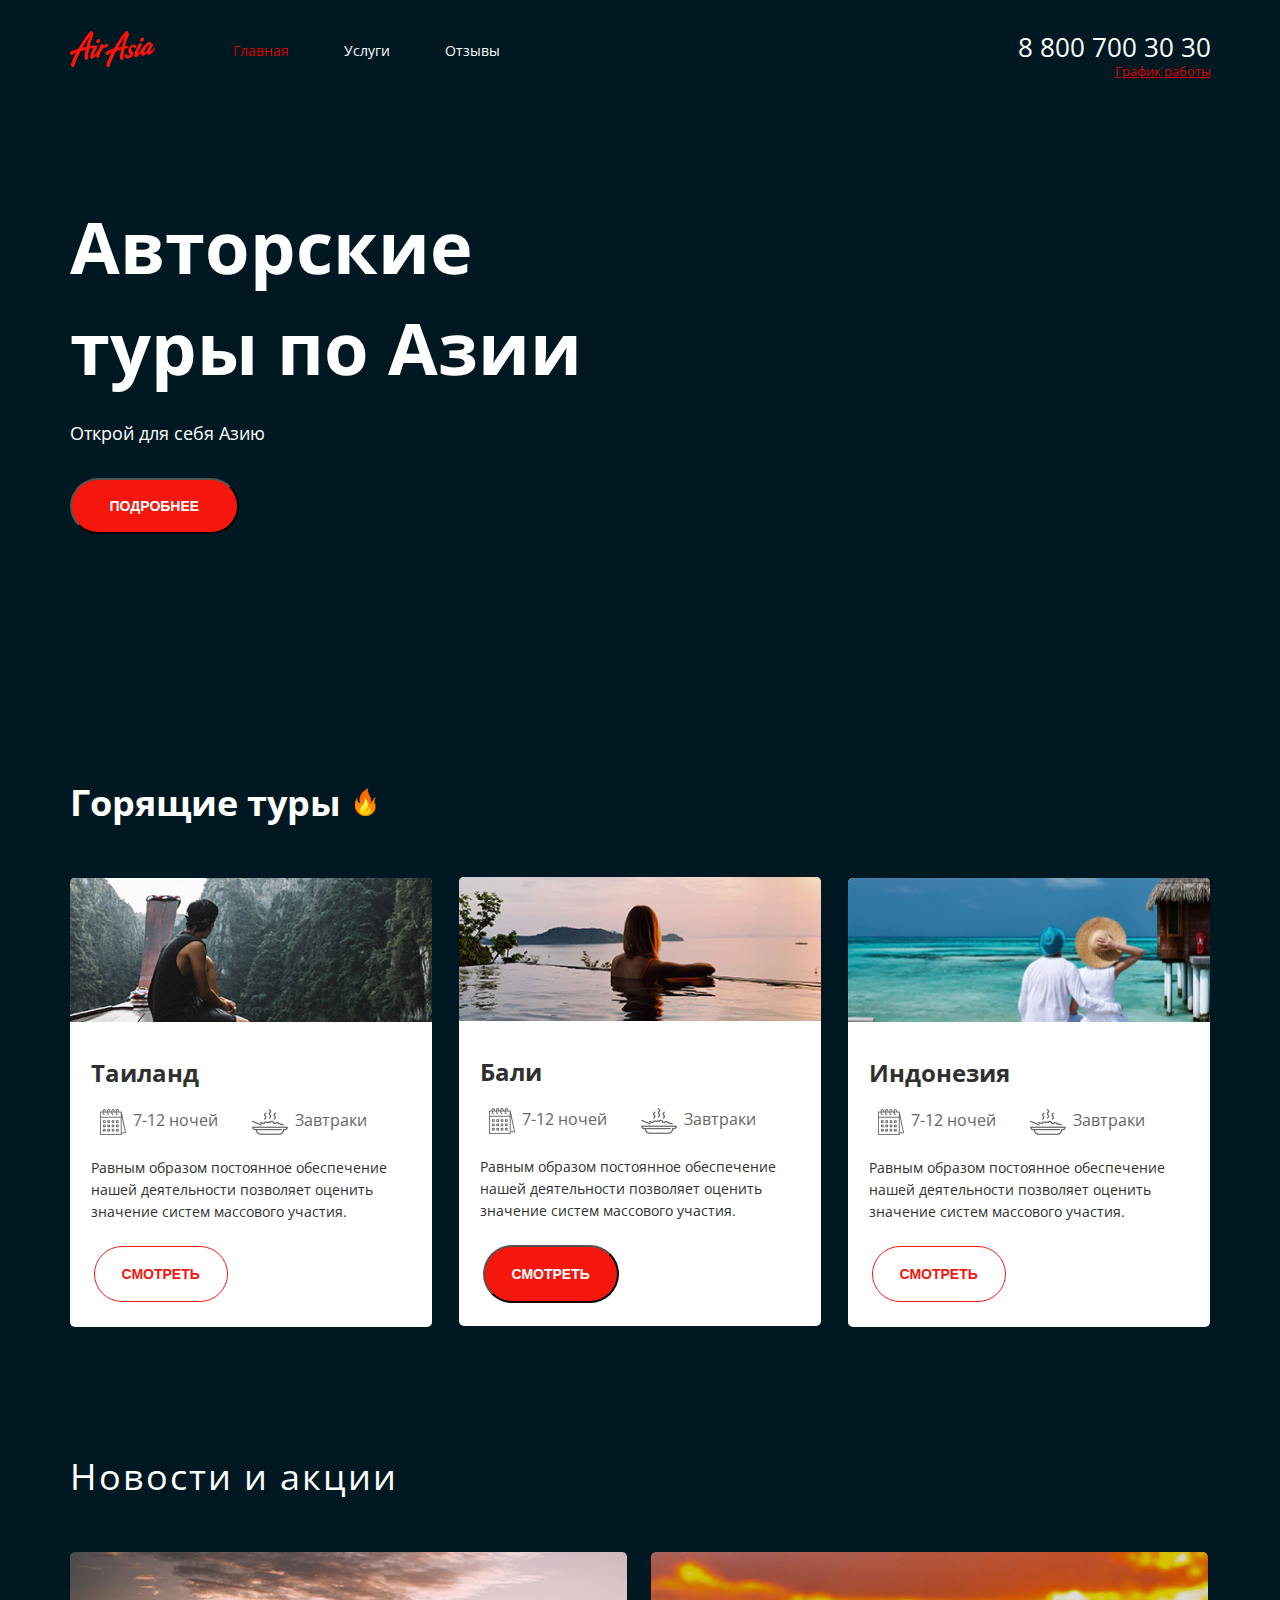
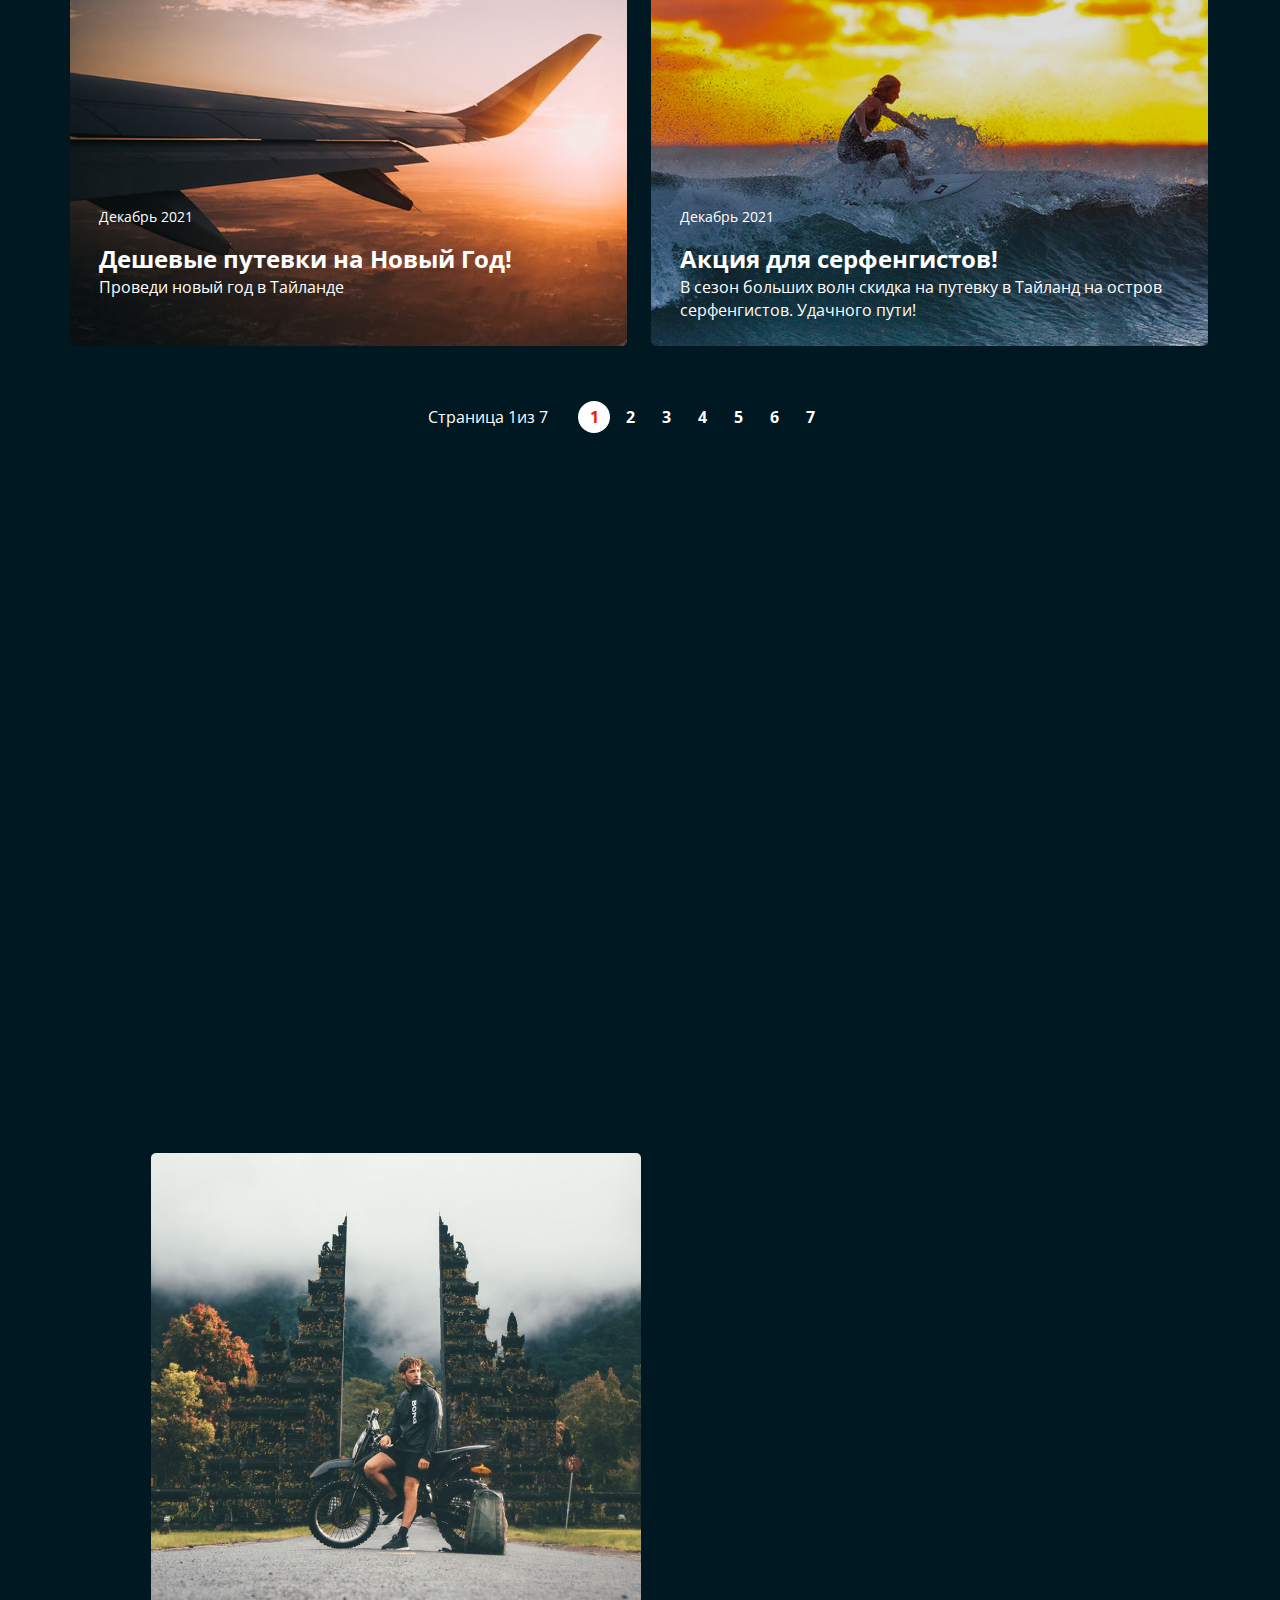
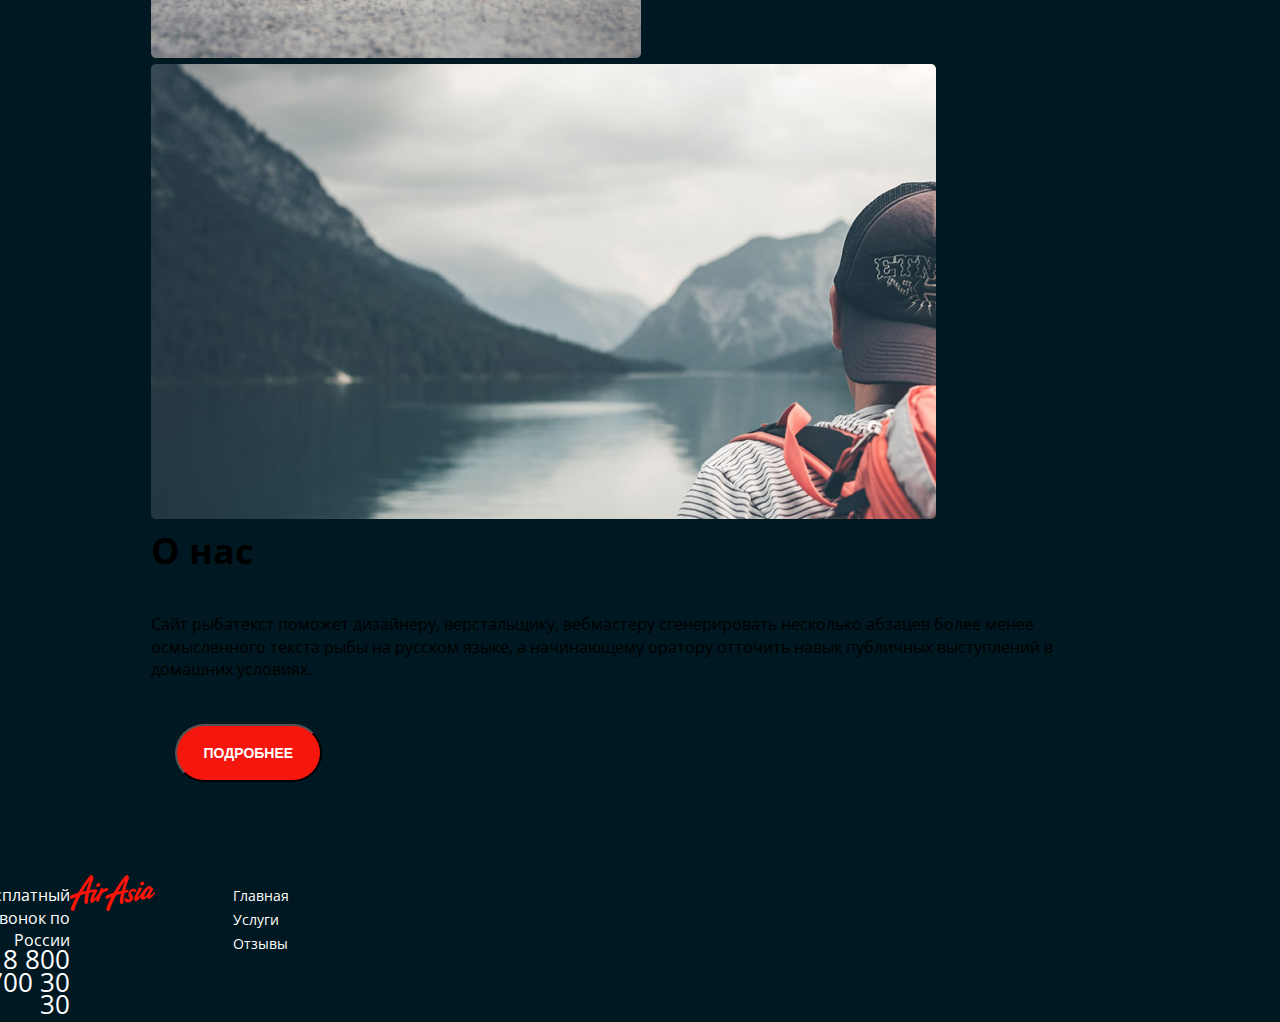
==== index.html @ a7a962ea "Add files via upload" ====
<!DOCTYPE html>
<html lang="ru">
<head>
    <meta charset="UTF-8">
    <meta http-equiv="X-UA-Compatible" content="IE=edge">
    <meta name="viewport" content="width=device-width, initial-scale=1.0">
    <title>Air-Asia</title>
    <link rel="preconnect" href="https://fonts.googleapis.com">
    <link rel="preconnect" href="https://fonts.gstatic.com" crossorigin>
    <link href="https://fonts.googleapis.com/css2?family=Open+Sans:wght@400;600;700&display=swap" rel="stylesheet">
    <link rel="stylesheet" href="style.css">
</head>
<body>
    <div class="wrapper">
        <div class="container">
            <header class="header">
                <div class="logo">
                    <a href="/" class="logo__link">
                        <img src="./img/logo.png" alt="Logo Icon" class="logo__img">
                    </a>
                </div>
                <nav class="menu">
                    <ul class="menu__list">
                        <li class="menu__item menu__item--active"><a href="#" class="menu__link">Главная</a>
                        </li>
                        <li class="menu__item"><a href="#" class="menu__link">Услуги</a>
                        </li>
                        <li class="menu__item"><a href="#" class="menu__link">Отзывы</a>
                        </li>

                    </ul>
                </nav>
                <address class="contacts">
                    <a href="tel:+78007003030" class="contacts__tel">8 800 700 30 30</a>
                    <div class="contacts__schedule">График работы</div>
                </address>
            </header>
            <main class="main">
                <div class="preview">
                    <h2 class="preview__title">Авторские туры по Азии</h2>
                    <p class="preview__text">Открой для себя Азию</p>
                    <button class="preview__button button button--width">Подробнее</button>
                </div>
                <div class="features">
                    <div class="features__properties">
                        <h3 class="features__title">Горящие туры</h3>
                        <img src="./img/flame.png" alt="flame icon" class="features__icon">
                    </div>
                    <ul class="features__list">
                        <li class="features__item">
                            <div class="features__img">
                                <img src="./img/river.png" alt="thailand" class="features__img-thailand">
                            </div>
                            <div class="features__content">
                                <h4 class="features__subtitle">Таиланд</h4>
                                <div class="features__desc">
                                    <div class="features__desc-block">
                                        <div class="features__desc-icon">
                                            <img src="./img/calendar.png" alt="Calendar" class="features__desc-calendar">
                                        </div>
                                        <div class="features__desc-time">7-12 ночей</div>
                                    </div>
                                    <div class="features__desc-block">
                                        <div class="features__desc-icon">
                                            <img src="./img/meal.png" alt="Meal" class="features__desc-meal">
                                        </div>
                                        <div class="features__desc-meal">Завтраки</div>
                                    </div>
                                </div>
                                <div class="features__text">Равным образом постоянное обеспечение нашей
                                    деятельности позволяет оценить значение систем массового участия.
                                </div>
                            </div>
                            <button class="features__button button button--color">Смотреть</button>
                        </li>
                        <li class="features__item">
                            <div class="features__img">
                                <img src="./img/pool.png" alt="bali" class="features__img-bali">
                            </div>
                            <div class="features__content">
                                <h4 class="features__subtitle">Бали</h4>
                                <div class="features__desc">
                                    <div class="features__desc-block">
                                        <div class="features__desc-icon">
                                            <img src="./img/calendar.png" alt="Calendar" class="features__desc-calendar">
                                        </div>
                                        <div class="features__desc-time">7-12 ночей</div>
                                    </div>
                                    <div class="features__desc-block">
                                        <div class="features__desc-icon">
                                            <img src="./img/meal.png" alt="Meal" class="features__desc-meal">
                                        </div>
                                        <div class="features__desc-meal">Завтраки</div>
                                    </div>
                                </div>
                                <div class="features__text">Равным образом постоянное обеспечение нашей
                                    деятельности позволяет оценить значение систем массового участия.
                                </div>
                            </div>
                            <button class="features__button button">Смотреть</button>
                        </li>
                        <li class="features__item">
                            <div class="features__img">
                                <img src="./img/ocean.png" alt="indonesia" class="features__img-indonesia">
                            </div>
                            <div class="features__content">
                                <h4 class="features__subtitle">Индонезия</h4>
                                <div class="features__desc">
                                    <div class="features__desc-block">
                                        <div class="features__desc-icon">
                                            <img src="./img/calendar.png" alt="Calendar" class="features__desc-calendar">
                                        </div>
                                        <div class="features__desc-time">7-12 ночей</div>
                                    </div>
                                    <div class="features__desc-block">
                                        <div class="features__desc-icon">
                                            <img src="./img/meal.png" alt="Meal" class="features__desc-meal">
                                        </div>
                                        <div class="features__desc-meal">Завтраки</div>
                                    </div>
                                </div>
                                <div class="features__text">Равным образом постоянное обеспечение нашей
                                    деятельности позволяет оценить значение систем массового участия.
                                </div>
                            </div>
                            <button class="features__button button button--color">Смотреть</button>
                        </li>
                    </ul>
                </div>
                <div class="news">
                    <div class="container">
                        <h2 class="news__title">Новости и акции</h2>
                        <ul class="news__list">
                            <li class="news__item">
                                <img src="./img/plain.png" alt="plane" class="news__img">
                                <div class="news__content">
                                    <time class="news__date">Декабрь 2021</time>
                                    <div class="news__subtitle">Дешевые путевки на Новый Год!</div>
                                    <div class="news__text">Проведи новый год в Тайланде</div>
                                </div>
                            </li>
                            <li class="news__item">
                                <img src="./img/Surfer.png" alt="surfer" class="news__img">
                                <div class="news__content">
                                    <time class="news__date">Декабрь 2021</time>
                                    <div class="news__subtitle">Акция для серфенгистов!</div>
                                    <div class="news__text">В сезон больших волн скидка на путевку в Тайланд
                                        на остров серфенгистов. Удачного пути!
                                    </div>
                                </div>
                            </li>
                        </ul>
                    </div>
                    <div class="paginator">
                        <div class="paginator__display">Страница <span class="paginator__display-current">1</span>из <span class="paginator__dispaly-all">7</span></div>
                        <ul class="paginator__list">
                            <li class="paginator__item paginator__item--active"><a href="#" class="paginator__link">1</a></li>
                            <li class="paginator__item"><a href="#" class="paginator__link">2</a></li>
                            <li class="paginator__item"><a href="#" class="paginator__link">3</a></li>
                            <li class="paginator__item"><a href="#" class="paginator__link">4</a></li>
                            <li class="paginator__item"><a href="#" class="paginator__link">5</a></li>
                            <li class="paginator__item"><a href="#" class="paginator__link">6</a></li>
                            <li class="paginator__item"><a href="#" class="paginator__link">7</a></li>
                        </ul>
                    </div>
                </div>
                <div class="about">
                    <img src="./img/gates.png" alt="gates" class="about__img">
                    <div class="about__content">
                        <img src="./img/mountains.png" alt="mountains" class="about__content-img">
                        <div class="about__title">О нас</div>
                        <div class="about__text">
                        <p>Сайт рыбатекст поможет дизайнеру, верстальщику,
                        вебмастеру сгенерировать несколько абзацев более менее осмысленного
                        текста рыбы на русском языке, а начинающему оратору отточить навык
                        публичных выступлений в домашних условиях.
                        </p>
                        </div>
                        <button class="about__button button">Подробнее</button>
                    </div>
                </div>
            </main>
            <footer class="footer">
                <div class="logo">
                    <a href="/" class="logo__link">
                        <img src="./img/logo.png" alt="Logo Icon" class="logo__img">
                    </a>
                </div>
                <nav class="menu">
                    <ul class="menu__list">
                        <li class="menu__item">
                            <a href="" class="menu__link">Главная</a>
                        </li>
                        <li class="menu__item">
                            <a href="" class="menu__link">Услуги</a>
                        </li>
                        <li class="menu__item">
                            <a href="" class="menu__link">Отзывы</a>
                        </li>
                    </ul>
                </nav>
                <div class="socials">
                    <ul class="socials__list">
                        <li class="socials__item">
                            <a href="" class="socials__link">
                                <img src="" alt="" class="socials__icon">
                            </a>
                        </li>
                        <li class="socials__item">
                            <a href="" class="socials__link">
                                <img src="" alt="" class="socials__icon">
                            </a>
                        </li>
                        <li class="socials__item">
                            <a href="" class="socials__link">
                                <img src="" alt="" class="socials__icon">
                            </a>
                        </li>
                        <li class="socials__item">
                            <a href="" class="socials__link">
                                <img src="" alt="" class="socials__icon">
                            </a>
                        </li>
                    </ul>
                </div>
                <address class="contacts">
                    <div class="contacts__text">Бесплатный звонок по России</div>
                    <a href="tel:+78007003030" class="contacts__tel">8 800 700 30 30</a>
                </address>
            </footer>
        </div>
    </div>
    
</body>
</html>
---- style.css ----
body {
    font-family: "Open Sans", Helvetica, sans-serif;
    color: #fff;
    font-size: 16px;
    line-height: 1.42;
    background: #001821;
    /* background-image: url(img/hero.png);
    background-repeat: no-repeat; */
    -webkit-font-smoothing: antialiased;
    -moz-osx-font-smoothing: grayscale;
   }

   a {
       color: inherit;
   }

   ul {
       padding: 0;
       margin: 0;    
    }

    ul li {
        list-style: none;
    }

   h1, h2, h3, h4 {
       margin: 0;
       font-weight: normal;
   }

   * {
       box-sizing: border-box;
   }

   .container {
       margin: 0 auto;
       width: 1141px;
   }

   .header {
       height: 123.36px;
       position: relative;
       margin-bottom: 65px;
       
   }

   .logo {
       display: block;
       position: absolute;
       top: 23px;
       left: 0;
   }

.menu {
    position: absolute;
    top: 30px;
    left: 163px;
    }

   .footer {
       position: absolute;
   }

    .menu__item {
        display: inline-block;
        vertical-align: middle;
        margin-right: 51px;
    }

    .menu__item--active .menu__link {
        color: #DA0100;
    }

    .menu__item:last-child {
        margin-right: 0;
    }

    .menu__link {
        font-size: 14px;
        text-decoration: none;
    }

    .menu__link:hover {
        color: #DA0100;
    }

    .contacts {
        font-style: normal;
        text-align: right;
        position: absolute;
        top: 31.64px;
        right: 0;
    }

    .contacts__tel {
        text-decoration: none;
        font-size: 26px;
        line-height: 0px;
    }

    .contacts__schedule {
        font-size: 13px;
        text-decoration: underline;
        color: #DA0100;
    }

    .preview {
        width: 520px;
        height: 335px;
        left: 390px;
        top: 196px;
    }

    .preview__title {
        font-size: 72px;
        font-weight: bold;
        line-height: 1.4;
        margin-bottom: 23px;
    }

    .preview__text {
        font-size: 18px;
        margin-bottom: 31.5px;
    }

    .button--width {
    padding: 18px 38px !important;
    margin-left: 0px !important;
    }

    .preview__button:hover {
        color: #ece6e6;
    }

    .features {
        margin-top: 246px;
        margin-bottom: 129px;
    }

    .features__title {
        font-size: 36px;
        font-weight: bold;
        margin-bottom: 49px;
        margin-right: 10px;
        display: inline-flex;
    }

    .features__content {
        padding-left: 21px;
        color: #303030;
    }

    .features__item {
        min-height: 449px;
        background: #FFFFFF;
        border-radius: 5px;
        display: inline-block;
        margin-right: 23px;
        width: 362px;
    }

    .features__item:last-child {
        margin-right: 0;
    }

    .features__img {
        max-width: 362px;
        min-height: 144px;
        margin-bottom: 28px;
    }

    .features__subtitle {
        font-weight: bold;
        font-size: 24px;
        margin-bottom: 10px;
    }

    .features__desc {
        margin-bottom: 7.5px;
        display: flex;
        color: #666666;
    }
    
    .features__desc-block {
        display: inline-flex;
        width: 152px;
        padding: 9px;
    }

    .features__desc-block:last-child {
        margin-right: 0;
    }

    .features__desc-time {
        font-size: 16px;
        color: #666666;
    }

    .features__desc-icon {
        margin-right: 7px;
    }

    .features__text {
        font-size: 14px;
        line-height: 22px;
        margin-bottom: 23px;
    }

    .button {
        background: #F5170E;
        border-radius: 35px;
        margin-left: 24px;
        
        font-size: 14px;
        font-weight: bold;

        text-transform: uppercase;
        color: #fff;
        padding: 19px 27px;
        
    }

    .button:hover {
        color: #fff;
        background: #DA0100;
    }

    .button--color {
        border: 1px solid #F5170E;
        background: #fff;
        color: #F5170E;
    }

    .news__title {
        font-size: 36px;
        line-height: 42px;
        letter-spacing: 2px;
        margin-bottom: 54px;
    }

    .news__item {
        width: 557px;
        display: inline-block;
        vertical-align: top;
        position: relative;
        border-radius: 5px;
        overflow: hedden;
        margin-right: 20px;
    }

    .news__item:last-child {
        margin-right: 0;
    }

    .news__img {
        display: block;
        width: 100%;
        height: 100%;
        object-fit: cover;
    }

    .news__content {
        position: absolute;
        left: 0;
        right: 0;
        bottom: 0;
        padding: 14px 29px;
        min-height: 155px;
        
    }

    .news__date {
        font-size: 14px;
        margin-bottom: 15px;
    }

    .news__list {
        margin-bottom: 55px;
    }

    .news__subtitle {
        font-size: 24px;
        font-weight: bold;
        margin-bottom: 0px;
        margin-top: 14px;
    }

    .paginator {
        text-align: center;
        margin-bottom: 145px;
    }

    .paginator__display, .paginator__list {
        display: inline-block;
        vertical-align: middle;
        margin-right: 26px;
    }

    .paginator__item {
        display: inline-block;
        vertical-align: middle;
    }

    .paginator__link {
        display: block;
        width: 32px;
        height: 32px;
        border-radius: 50%;
        text-decoration: none;
        font-weight: bold;
        line-height: 32px;
    }

    .paginator__item--active .paginator__link {
        background: #fff;
        color: #F5170E;
    }

    .about::before {
        content: "";
        display: block;
        width: 490px;
        height: 505px;
        background-image: url(./img/gates.png) center center / cover no-repeat;
    }

    .about {
        background: inherit;
        padding: 70px 81px;
        color: #000000;
    }

    .about__title {
        font-weight: bold;
        font-size: 36px;
        margin-bottom: 37px;
    }

    .about__text {
        margin-bottom: 43px;
    }

    .about__text p {
        margin-bottom: 20px;
    }
  
    .about__text p:last-child {
        margin-bottom: 0;
    }
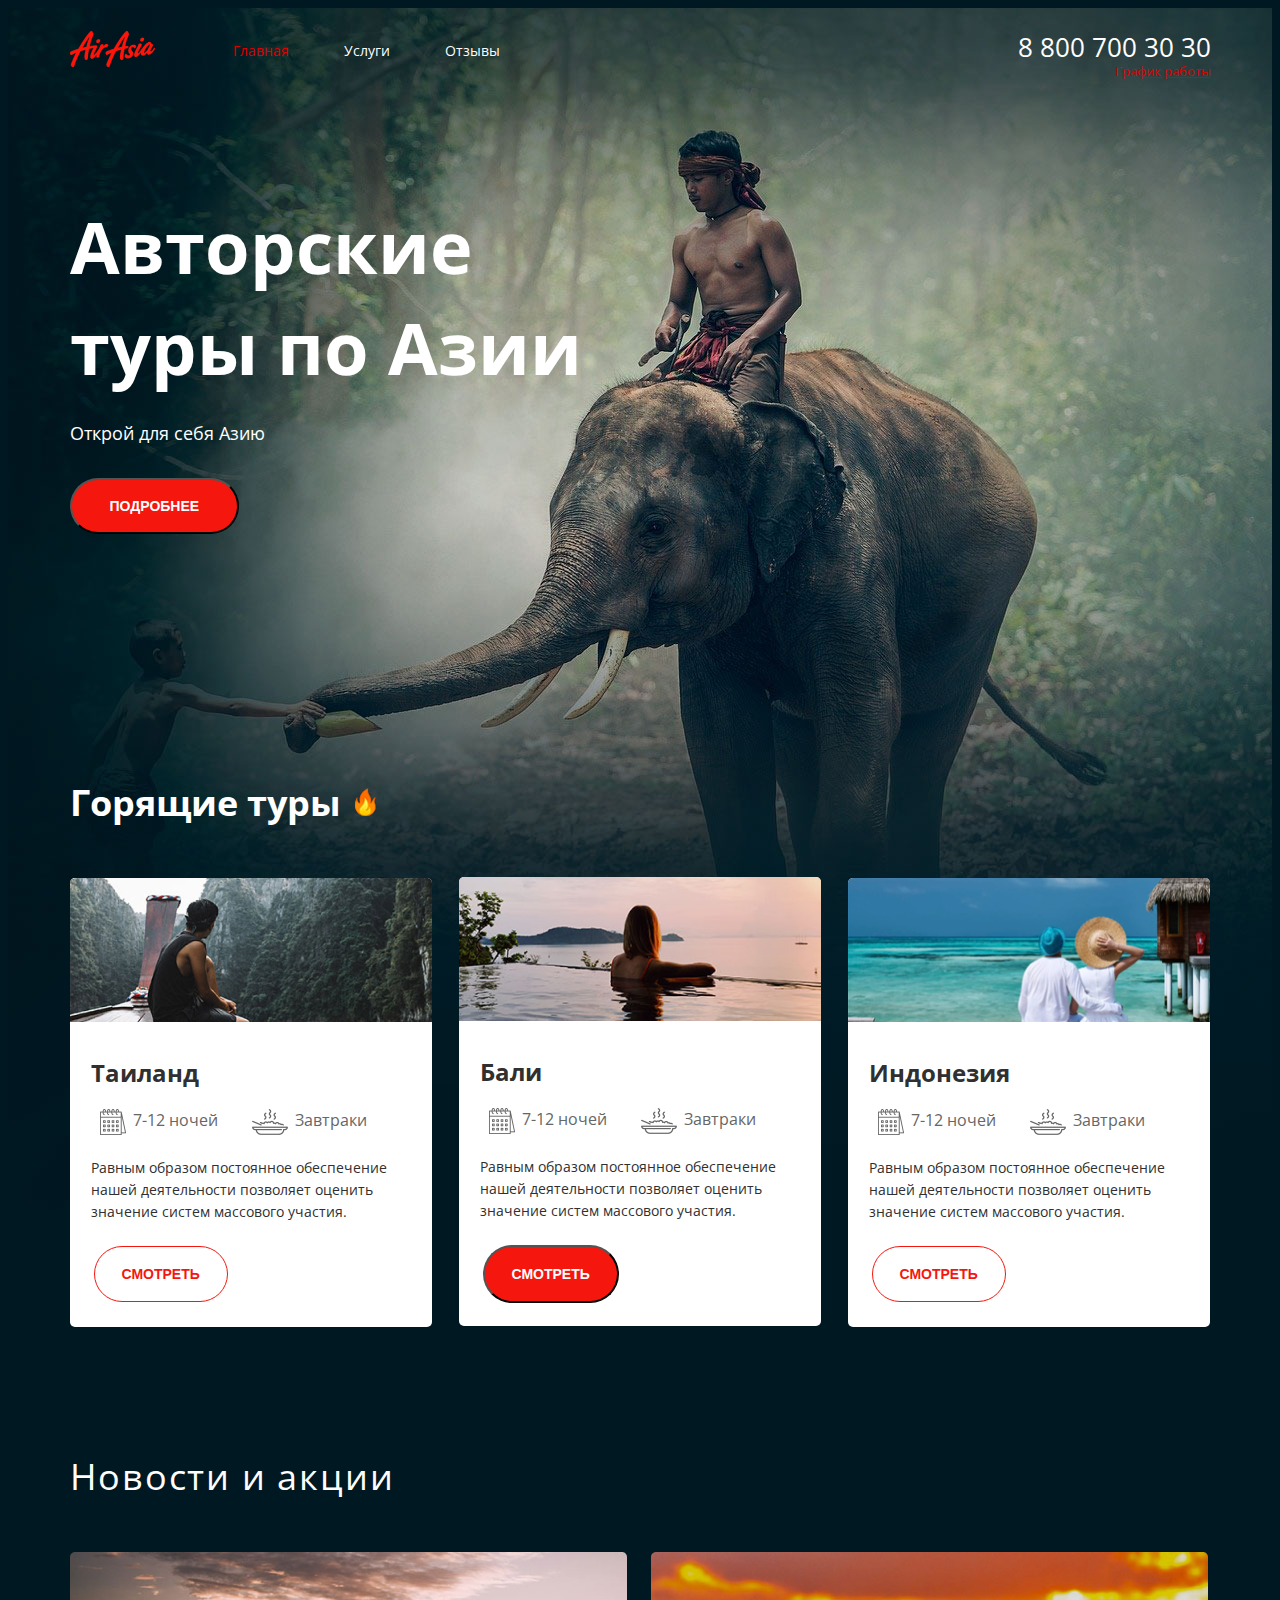
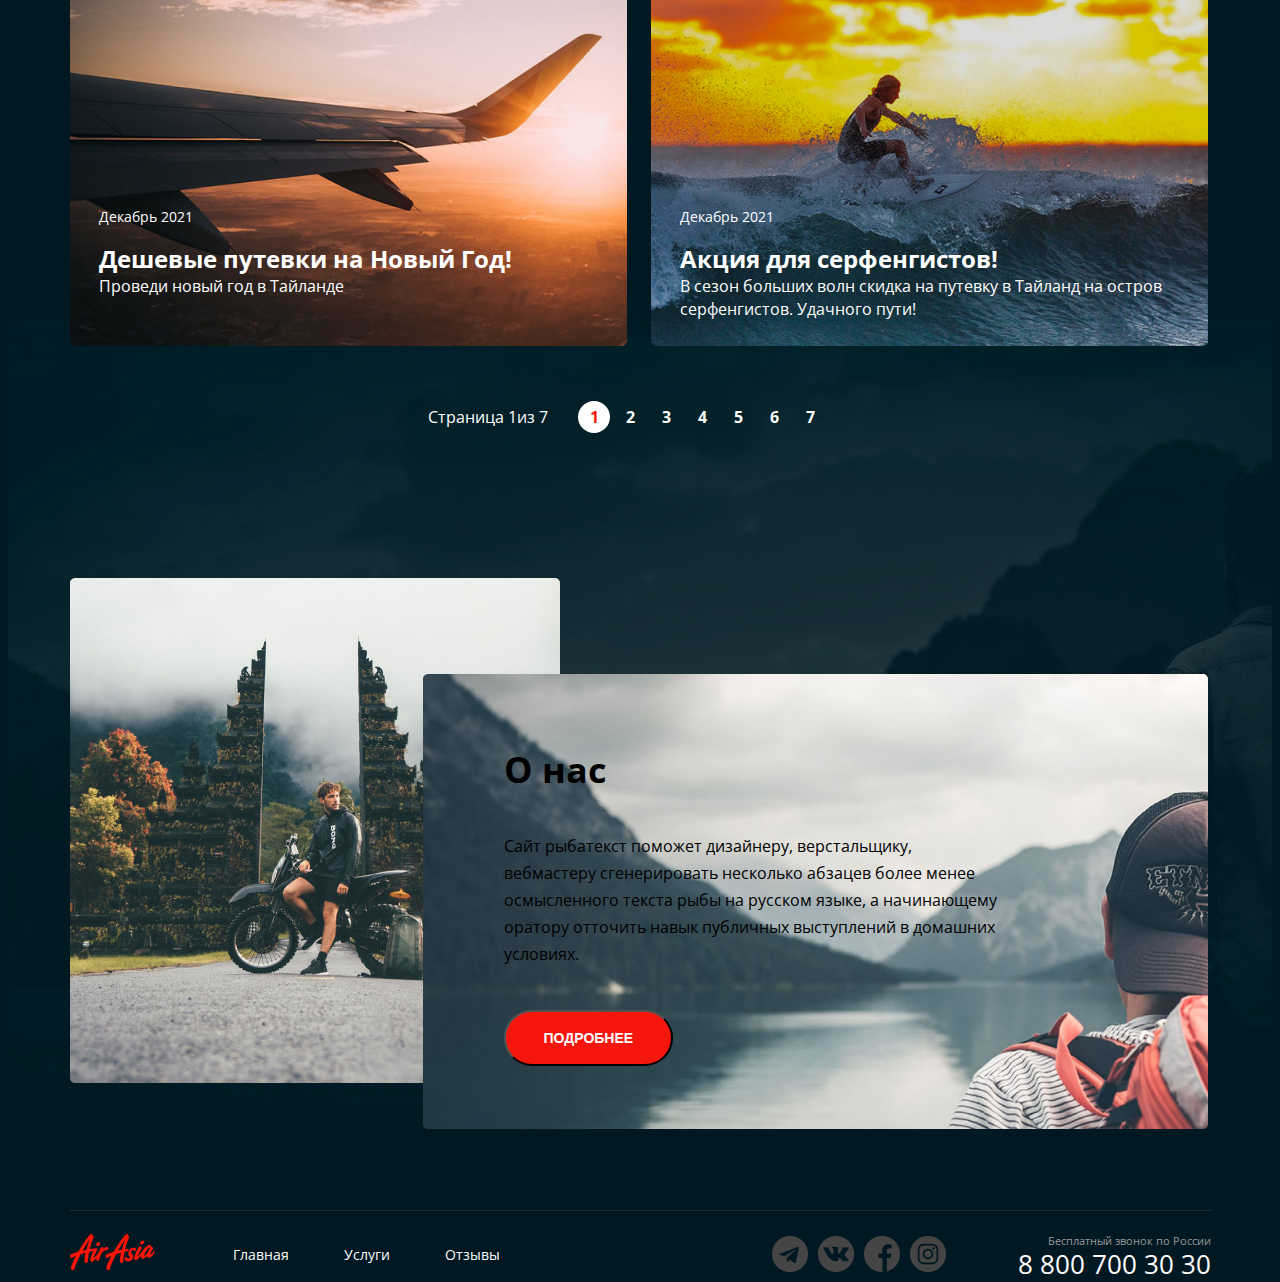
==== commit 8b6b9c3e: "Add files via upload" ====
--- a/index.html
+++ b/index.html
@@ -11,7 +11,7 @@
     <link rel="stylesheet" href="style.css">
 </head>
 <body>
-    <div class="wrapper">
+    <div class="wrapper main-page-wrapper">
         <div class="container">
             <header class="header">
                 <div class="logo">
@@ -165,68 +165,63 @@
                     </div>
                 </div>
                 <div class="about">
-                    <img src="./img/gates.png" alt="gates" class="about__img">
                     <div class="about__content">
                         <img src="./img/mountains.png" alt="mountains" class="about__content-img">
-                        <div class="about__title">О нас</div>
-                        <div class="about__text">
-                        <p>Сайт рыбатекст поможет дизайнеру, верстальщику,
-                        вебмастеру сгенерировать несколько абзацев более менее осмысленного
-                        текста рыбы на русском языке, а начинающему оратору отточить навык
-                        публичных выступлений в домашних условиях.
-                        </p>
+                        <div class="about__desc">
+                            <div class="about__title">О нас</div>
+                            <div class="about__text">
+                            <p>Сайт рыбатекст поможет дизайнеру, верстальщику,
+                            вебмастеру сгенерировать несколько абзацев более менее осмысленного
+                            текста рыбы на русском языке, а начинающему оратору отточить навык
+                            публичных выступлений в домашних условиях.
+                            </p>
+                            </div>
+                            <button class="about__button button button--width">Подробнее</button>
                         </div>
-                        <button class="about__button button">Подробнее</button>
                     </div>
                 </div>
             </main>
-            <footer class="footer">
-                <div class="logo">
-                    <a href="/" class="logo__link">
-                        <img src="./img/logo.png" alt="Logo Icon" class="logo__img">
-                    </a>
-                </div>
-                <nav class="menu">
-                    <ul class="menu__list">
-                        <li class="menu__item">
-                            <a href="" class="menu__link">Главная</a>
-                        </li>
-                        <li class="menu__item">
-                            <a href="" class="menu__link">Услуги</a>
-                        </li>
-                        <li class="menu__item">
-                            <a href="" class="menu__link">Отзывы</a>
-                        </li>
-                    </ul>
-                </nav>
-                <div class="socials">
-                    <ul class="socials__list">
-                        <li class="socials__item">
-                            <a href="" class="socials__link">
-                                <img src="" alt="" class="socials__icon">
-                            </a>
-                        </li>
-                        <li class="socials__item">
-                            <a href="" class="socials__link">
-                                <img src="" alt="" class="socials__icon">
-                            </a>
-                        </li>
-                        <li class="socials__item">
-                            <a href="" class="socials__link">
-                                <img src="" alt="" class="socials__icon">
-                            </a>
-                        </li>
-                        <li class="socials__item">
-                            <a href="" class="socials__link">
-                                <img src="" alt="" class="socials__icon">
-                            </a>
-                        </li>
-                    </ul>
-                </div>
-                <address class="contacts">
-                    <div class="contacts__text">Бесплатный звонок по России</div>
-                    <a href="tel:+78007003030" class="contacts__tel">8 800 700 30 30</a>
-                </address>
+            <footer class="footer-container">
+                <div class="container footer-container__content">
+                    <div class="logo">
+                        <a href="/" class="logo__link">
+                            <img src="./img/logo.png" alt="Logo Icon" class="logo__img">
+                        </a>
+                    </div>
+                    <nav class="menu">
+                        <ul class="menu__list">
+                            <li class="menu__item">
+                                <a href="" class="menu__link">Главная</a>
+                            </li>
+                            <li class="menu__item">
+                                <a href="" class="menu__link">Услуги</a>
+                            </li>
+                            <li class="menu__item">
+                                <a href="" class="menu__link">Отзывы</a>
+                            </li>
+                        </ul>
+                    </nav>
+                    <div class="socials">
+                        <ul class="socials__list">
+                            <li class="socials__item socials__item--icon--telegram">
+                                <a href="" class="socials__link"><img src="" alt="" class="socials__icon"></a>
+                            </li>
+                            <li class="socials__item socials__item--icon--vk">
+                                <a href="" class="socials__link"><img src="" alt="" class="socials__icon"></a>
+                            </li>
+                            <li class="socials__item socials__item--icon--fb">
+                                <a href="" class="socials__link"><img src="" alt="" class="socials__icon"></a>
+                            </li>
+                            <li class="socials__item socials__item--icon--insta">
+                                <a href="" class="socials__link"><img src="" alt="" class="socials__icon"></a>
+                            </li>
+                        </ul>
+                    </div>
+                    <address class="contacts contacts--footer">
+                        <div class="contacts__text">Бесплатный звонок по России</div>
+                        <a href="tel:+78007003030" class="contacts__tel">8 800 700 30 30</a>
+                    </address>
+                </div>
             </footer>
         </div>
     </div>
--- a/style.css
+++ b/style.css
@@ -28,8 +28,16 @@
        font-weight: normal;
    }
 
+   p {
+       margin-top: 0;
+   }
+
    * {
        box-sizing: border-box;
+   }
+
+   .main-page-wrapper {
+       background: url("./img/hero.png") center top no-repeat, url("./img/hero-2.png") center bottom 45px no-repeat;
    }
 
    .container {
@@ -56,10 +64,6 @@
     top: 30px;
     left: 163px;
     }
-
-   .footer {
-       position: absolute;
-   }
 
     .menu__item {
         display: inline-block;
@@ -98,6 +102,16 @@
         line-height: 0px;
     }
 
+    .contacts__text {
+        color: #9A9A9A;
+        font-size: 11px;
+        line-height: 3;
+    }
+
+    .contacts--footer {
+        top: 12.64px;
+    }
+
     .contacts__schedule {
         font-size: 13px;
         text-decoration: underline;
@@ -234,7 +248,7 @@
     .news__title {
         font-size: 36px;
         line-height: 42px;
-        letter-spacing: 2px;
+        letter-spacing: 1.8px;
         margin-bottom: 54px;
     }
 
@@ -266,6 +280,7 @@
         bottom: 0;
         padding: 14px 29px;
         min-height: 155px;
+        line-height: 1.4;
         
     }
 
@@ -316,18 +331,31 @@
         color: #F5170E;
     }
 
-    .about::before {
+    .about:before, .about__desc {
+        display: inline-block;
+        vertical-align: top;
+    }
+
+    .about:before {
         content: "";
-        display: block;
         width: 490px;
         height: 505px;
-        background-image: url(./img/gates.png) center center / cover no-repeat;
+        background: url("./img/gates.png") center center / cover no-repeat;
     }
 
     .about {
+        height: 552px;
+        width: 1141px;
+        margin-bottom: 80px;
+    }
+
+    .about__desc {
         background: inherit;
         padding: 70px 81px;
         color: #000000;
+        width: 664px;
+        position: absolute;
+
     }
 
     .about__title {
@@ -337,13 +365,90 @@
     }
 
     .about__text {
-        margin-bottom: 43px;
+        margin-bottom: 41px;
+        line-height: 1.7;
     }
 
     .about__text p {
         margin-bottom: 20px;
     }
-  
+
     .about__text p:last-child {
         margin-bottom: 0;
     }
+
+    .about__content {
+        display: inline-block;
+        position: relative;
+        margin-left: -141px;
+        margin-top: 96px;
+    }
+
+    .about__content-img {
+        position: absolute;
+    }
+
+    .footer-container__content {
+        border-top: 1px solid#1a3038;
+        position: relative;
+    }
+
+    .footer {
+        height: 152px;
+    }
+
+    .socials__item {
+        display: inline-block;
+        vertical-align: middle;
+    }
+
+    .socials__item:last-child {
+        margin-right: 0;
+    }
+
+    .socials__link {
+        display: block;
+        text-decoration: none;
+        width: 36px;
+        height: 36px;
+        margin-right: 6px;
+        background: center center no-repeat;
+    }
+
+    .socials {
+        top: 25px;
+        right: 259px;
+        position: absolute;
+    }
+
+    .socials__item--icon--telegram .socials__link {
+        background-image: url("./img/telegram.png");
+    }
+
+    ..socials__item--icon--telegram .socials__link:hover {
+        background-image: url("./img/t-hover.png");
+    }
+
+    .socials__item--icon--vk .socials__link {
+        background-image: url("./img/vk.png");
+    }
+
+    ..socials__item--icon--vk .socials__link:hover {
+        background-image: url("./img/vk-hover.png");
+    }
+
+    .socials__item--icon--fb .socials__link {
+        background-image: url("./img/f.png");
+    }
+
+    ..socials__item--icon--fb .socials__link:hover {
+        background-image: url("./img/f-hover.png");
+    }
+
+    .socials__item--icon--insta .socials__link {
+        background-image: url("./img/in.png");
+    }
+
+    ..socials__item--icon--insta .socials__link:hover {
+        background-image: url("./img/in-hover.png");
+    }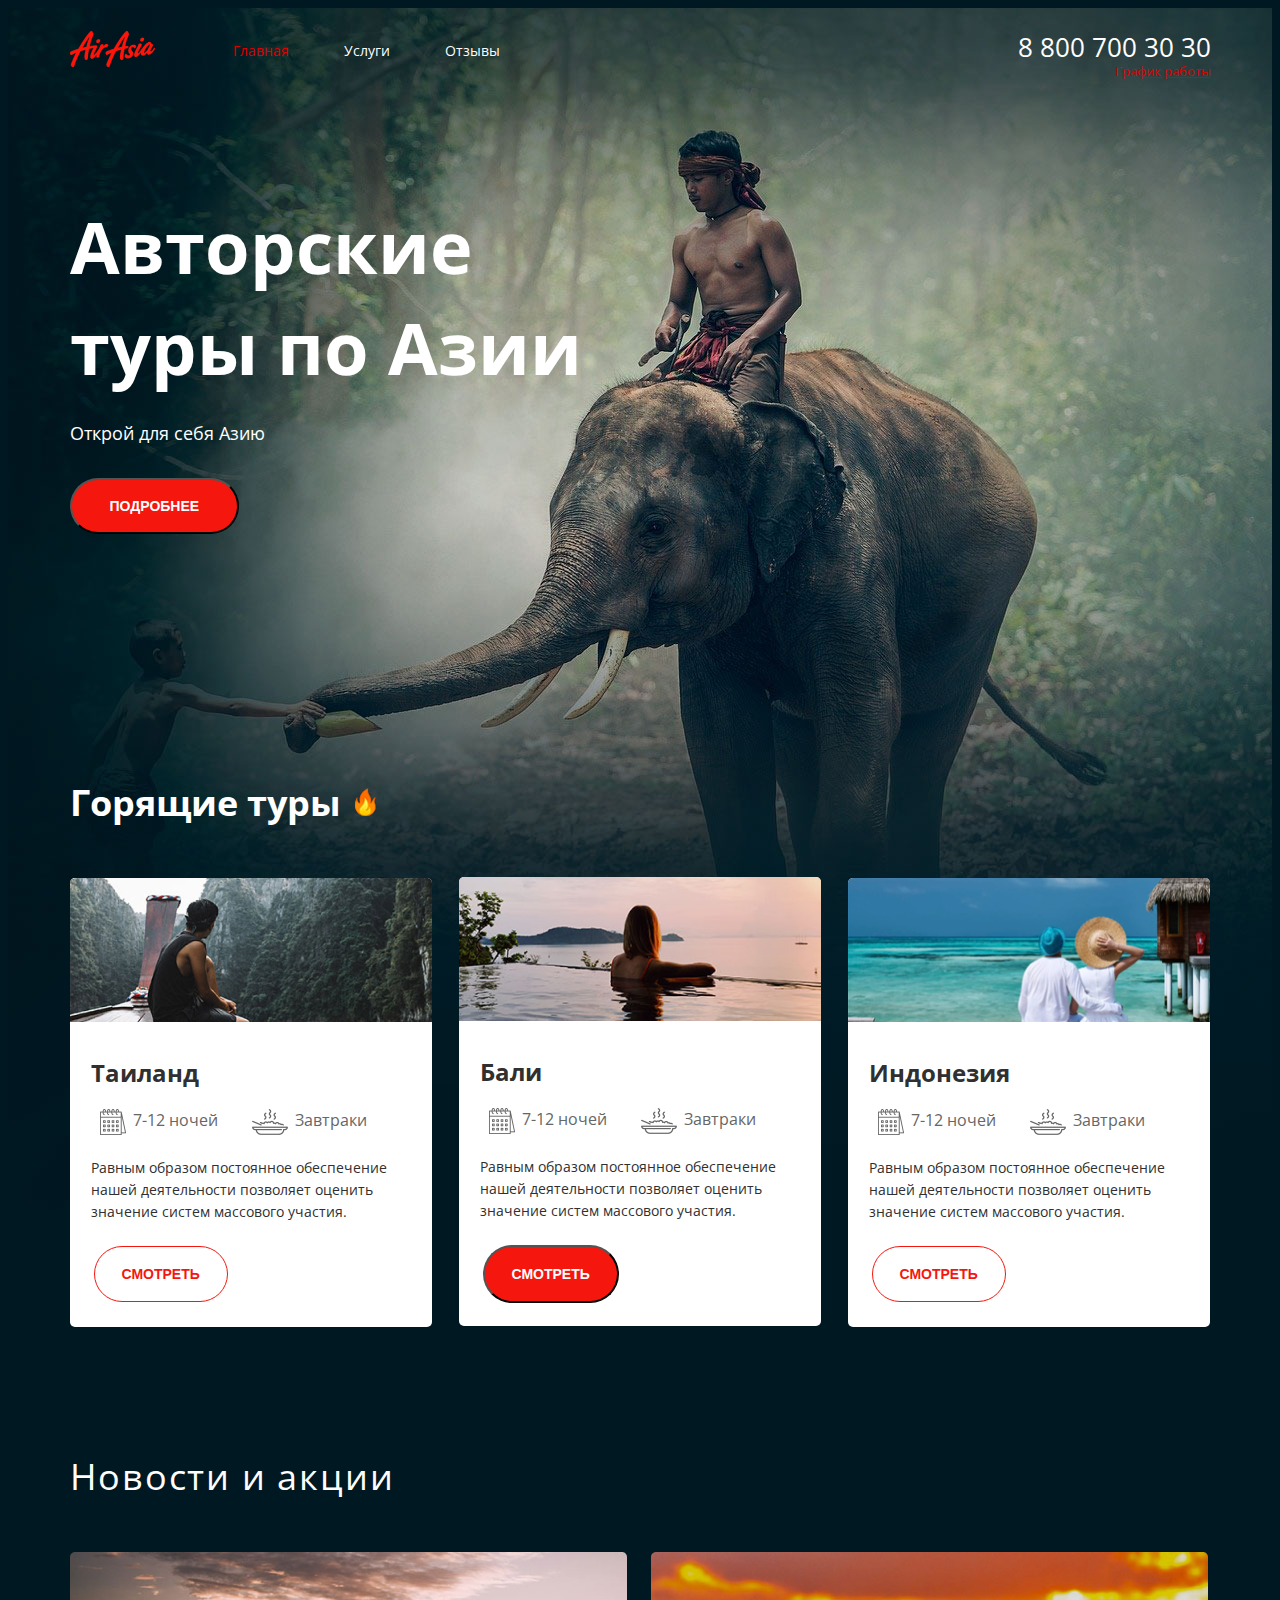
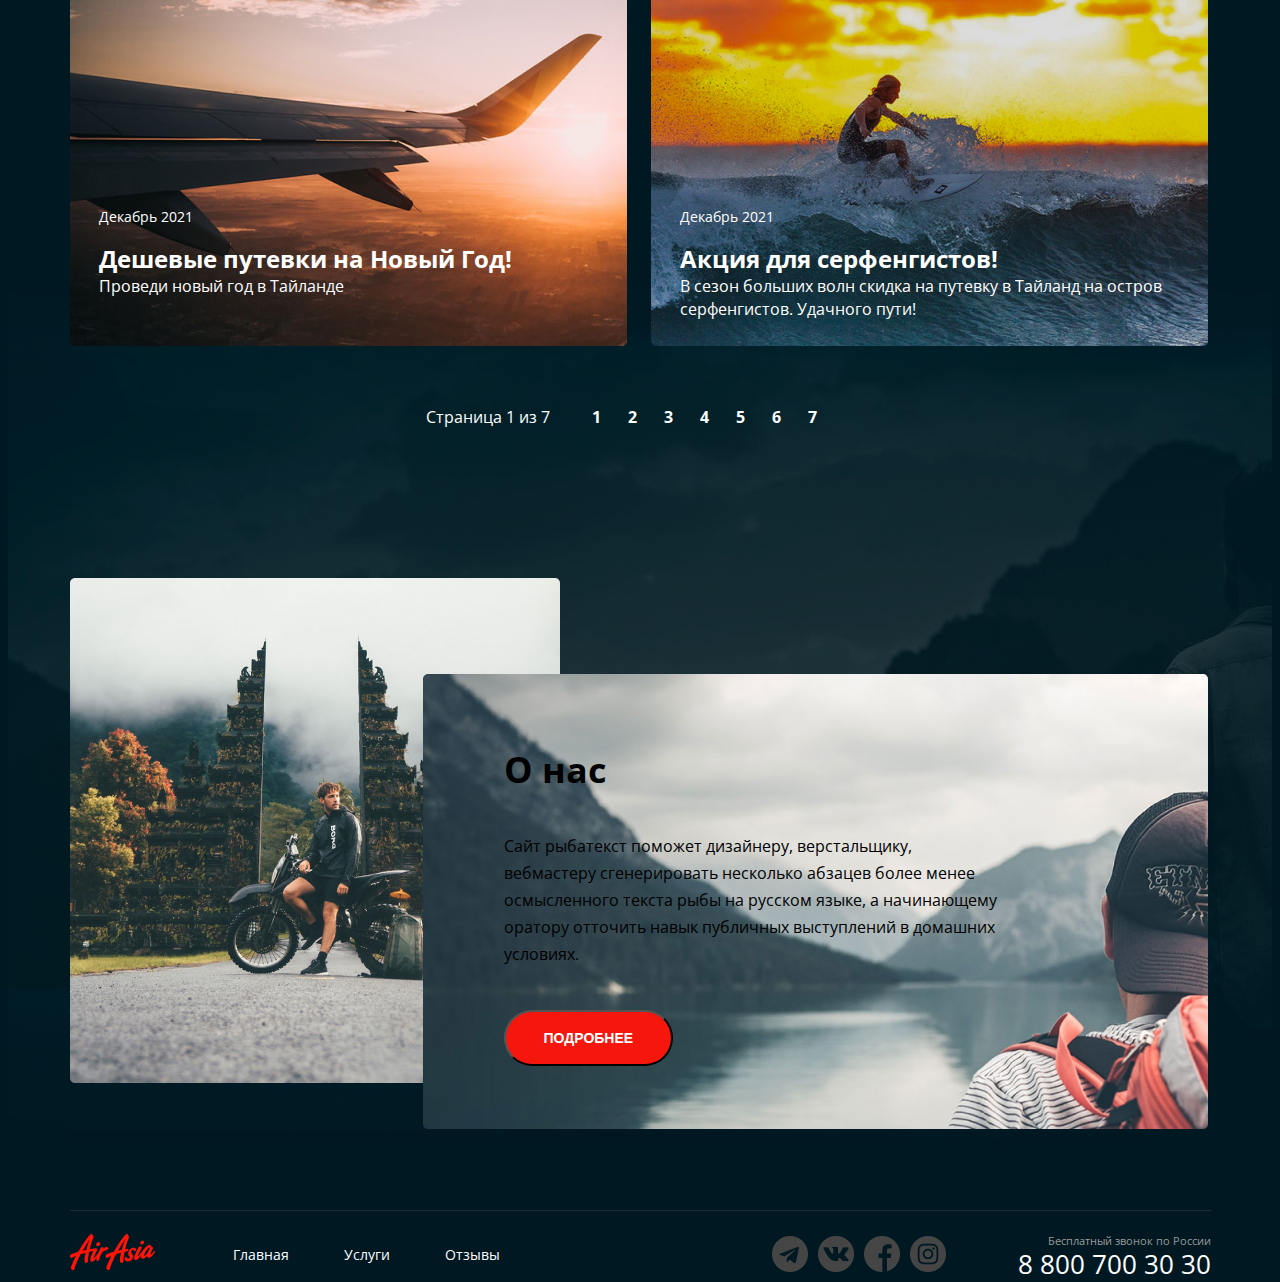
==== commit ad2f742e: "Add files via upload" ====
--- a/index.html
+++ b/index.html
@@ -152,15 +152,15 @@
                         </ul>
                     </div>
                     <div class="paginator">
-                        <div class="paginator__display">Страница <span class="paginator__display-current">1</span>из <span class="paginator__dispaly-all">7</span></div>
+                        <div class="paginator__display">Страница <span class="paginator__display-current">1 </span>из <span class="paginator__dispaly-all">7</span></div>
                         <ul class="paginator__list">
                             <li class="paginator__item paginator__item--active"><a href="#" class="paginator__link">1</a></li>
-                            <li class="paginator__item"><a href="#" class="paginator__link">2</a></li>
-                            <li class="paginator__item"><a href="#" class="paginator__link">3</a></li>
-                            <li class="paginator__item"><a href="#" class="paginator__link">4</a></li>
-                            <li class="paginator__item"><a href="#" class="paginator__link">5</a></li>
-                            <li class="paginator__item"><a href="#" class="paginator__link">6</a></li>
-                            <li class="paginator__item"><a href="#" class="paginator__link">7</a></li>
+                            <li class="paginator__item paginator__item--active"><a href="#" class="paginator__link">2</a></li>
+                            <li class="paginator__item paginator__item--active"><a href="#" class="paginator__link">3</a></li>
+                            <li class="paginator__item paginator__item--active"><a href="#" class="paginator__link">4</a></li>
+                            <li class="paginator__item paginator__item--active"><a href="#" class="paginator__link">5</a></li>
+                            <li class="paginator__item paginator__item--active"><a href="#" class="paginator__link">6</a></li>
+                            <li class="paginator__item paginator__item--active"><a href="#" class="paginator__link">7</a></li>
                         </ul>
                     </div>
                 </div>
--- a/style.css
+++ b/style.css
@@ -326,8 +326,8 @@
         line-height: 32px;
     }
 
-    .paginator__item--active .paginator__link {
-        background: #fff;
+    .paginator__item--active .paginator__link:hover {
+        background: #fff !important;
         color: #F5170E;
     }
 
@@ -425,7 +425,7 @@
         background-image: url("./img/telegram.png");
     }
 
-    ..socials__item--icon--telegram .socials__link:hover {
+    .socials__item--icon--telegram .socials__link:hover {
         background-image: url("./img/t-hover.png");
     }
 
@@ -433,7 +433,7 @@
         background-image: url("./img/vk.png");
     }
 
-    ..socials__item--icon--vk .socials__link:hover {
+    .socials__item--icon--vk .socials__link:hover {
         background-image: url("./img/vk-hover.png");
     }
 
@@ -441,7 +441,7 @@
         background-image: url("./img/f.png");
     }
 
-    ..socials__item--icon--fb .socials__link:hover {
+    .socials__item--icon--fb .socials__link:hover {
         background-image: url("./img/f-hover.png");
     }
 
@@ -449,6 +449,6 @@
         background-image: url("./img/in.png");
     }
 
-    ..socials__item--icon--insta .socials__link:hover {
+    .socials__item--icon--insta .socials__link:hover {
         background-image: url("./img/in-hover.png");
     }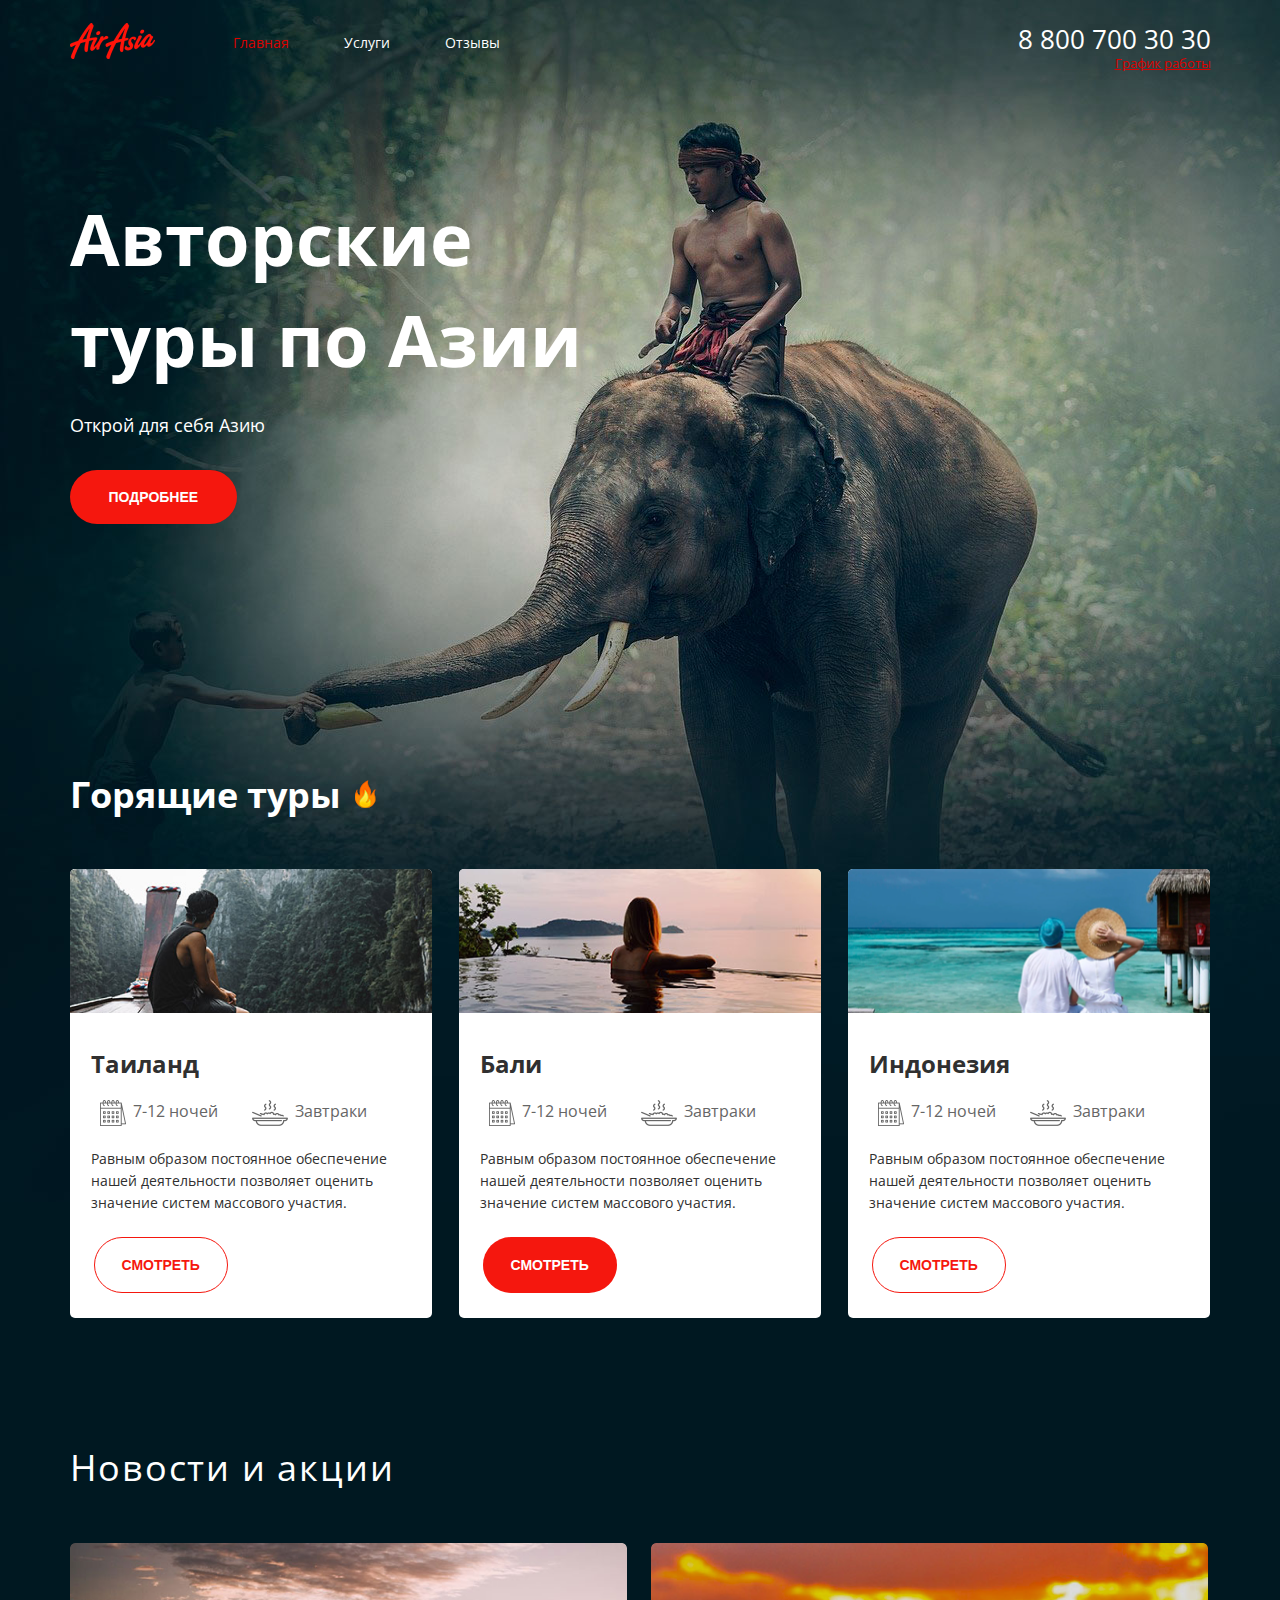
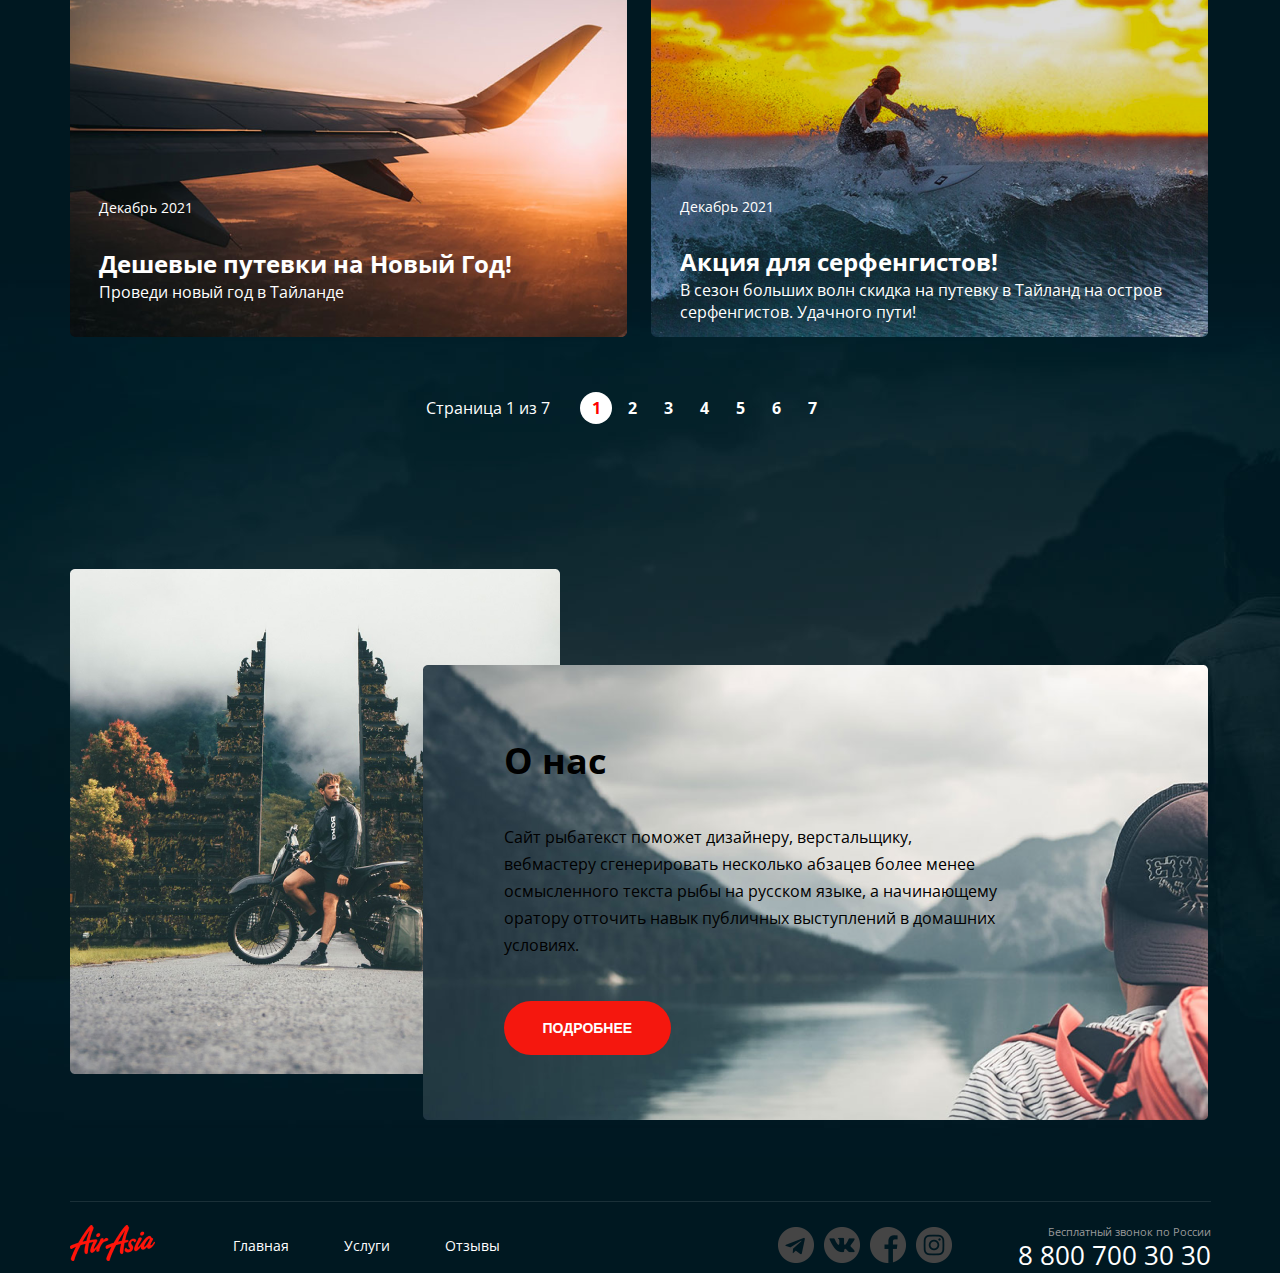
==== commit e33e020e: "Add files via upload" ====
--- a/index.html
+++ b/index.html
@@ -155,12 +155,12 @@
                         <div class="paginator__display">Страница <span class="paginator__display-current">1 </span>из <span class="paginator__dispaly-all">7</span></div>
                         <ul class="paginator__list">
                             <li class="paginator__item paginator__item--active"><a href="#" class="paginator__link">1</a></li>
-                            <li class="paginator__item paginator__item--active"><a href="#" class="paginator__link">2</a></li>
-                            <li class="paginator__item paginator__item--active"><a href="#" class="paginator__link">3</a></li>
-                            <li class="paginator__item paginator__item--active"><a href="#" class="paginator__link">4</a></li>
-                            <li class="paginator__item paginator__item--active"><a href="#" class="paginator__link">5</a></li>
-                            <li class="paginator__item paginator__item--active"><a href="#" class="paginator__link">6</a></li>
-                            <li class="paginator__item paginator__item--active"><a href="#" class="paginator__link">7</a></li>
+                            <li class="paginator__item"><a href="#" class="paginator__link">2</a></li>
+                            <li class="paginator__item"><a href="#" class="paginator__link">3</a></li>
+                            <li class="paginator__item"><a href="#" class="paginator__link">4</a></li>
+                            <li class="paginator__item"><a href="#" class="paginator__link">5</a></li>
+                            <li class="paginator__item"><a href="#" class="paginator__link">6</a></li>
+                            <li class="paginator__item"><a href="#" class="paginator__link">7</a></li>
                         </ul>
                     </div>
                 </div>
--- a/style.css
+++ b/style.css
@@ -4,10 +4,9 @@
     font-size: 16px;
     line-height: 1.42;
     background: #001821;
-    /* background-image: url(img/hero.png);
-    background-repeat: no-repeat; */
     -webkit-font-smoothing: antialiased;
     -moz-osx-font-smoothing: grayscale;
+    margin: 0;
    }
 
    a {
@@ -231,6 +230,7 @@
         text-transform: uppercase;
         color: #fff;
         padding: 19px 27px;
+        border: 1px solid transparent;
         
     }
 
@@ -258,7 +258,7 @@
         vertical-align: top;
         position: relative;
         border-radius: 5px;
-        overflow: hedden;
+        overflow: hidden;
         margin-right: 20px;
     }
 
@@ -285,6 +285,7 @@
     }
 
     .news__date {
+        display: inline-block;
         font-size: 14px;
         margin-bottom: 15px;
     }
@@ -326,9 +327,9 @@
         line-height: 32px;
     }
 
-    .paginator__item--active .paginator__link:hover {
-        background: #fff !important;
-        color: #F5170E;
+    .paginator__item--active .paginator__link {
+        background: #fff;
+        color: red;
     }
 
     .about:before, .about__desc {
@@ -352,7 +353,7 @@
     .about__desc {
         background: inherit;
         padding: 70px 81px;
-        color: #000000;
+        color: #000000 !important;
         width: 664px;
         position: absolute;
 
@@ -400,6 +401,7 @@
     .socials__item {
         display: inline-block;
         vertical-align: middle;
+        margin-right: 6px;
     }
 
     .socials__item:last-child {
@@ -411,7 +413,6 @@
         text-decoration: none;
         width: 36px;
         height: 36px;
-        margin-right: 6px;
         background: center center no-repeat;
     }
 
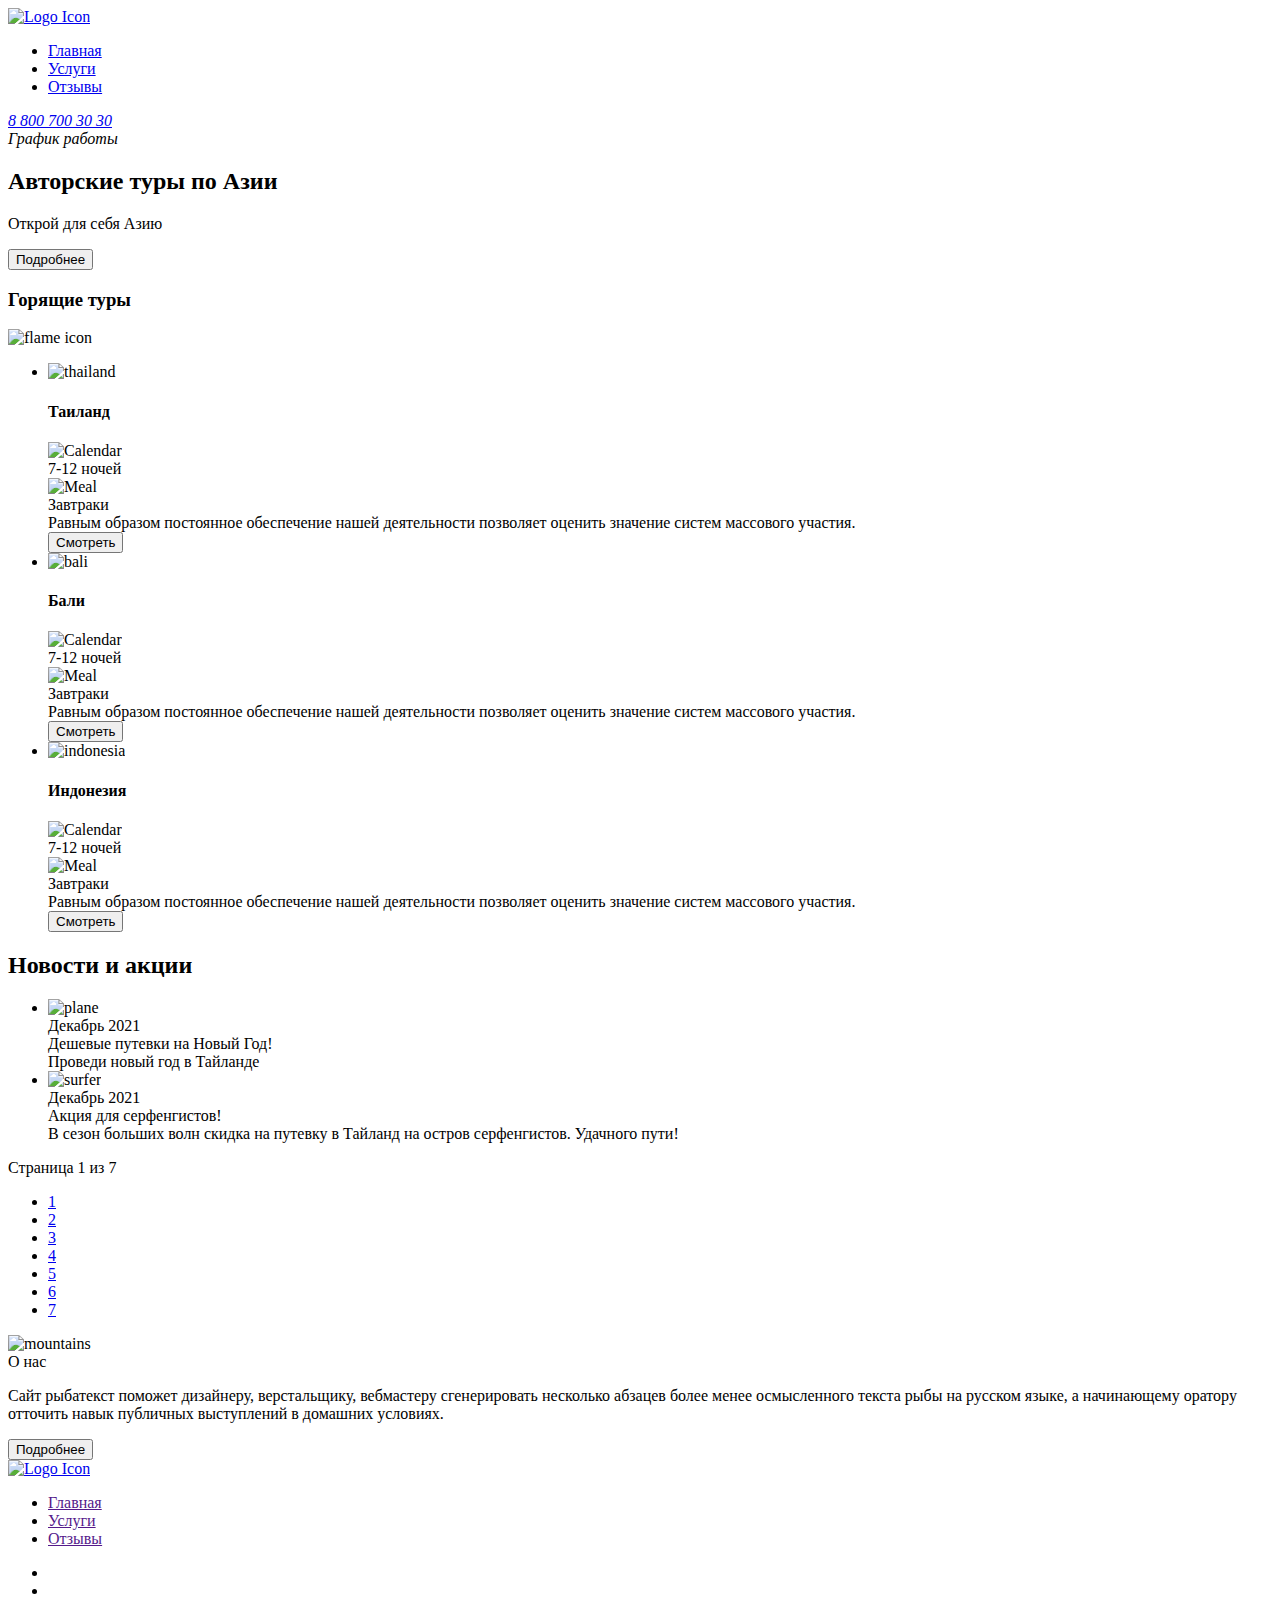
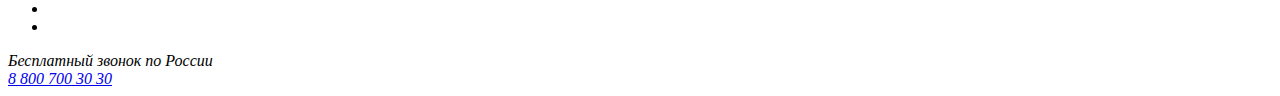
==== commit 03a1fa54: "Added flexbox for index.html" ====
--- a/index.html
+++ b/index.html
@@ -3,37 +3,41 @@
 <head>
     <meta charset="UTF-8">
     <meta http-equiv="X-UA-Compatible" content="IE=edge">
-    <meta name="viewport" content="width=device-width, initial-scale=1.0">
+    <meta name="viewport" content="width=1141, initial-scale=1.0">
     <title>Air-Asia</title>
     <link rel="preconnect" href="https://fonts.googleapis.com">
     <link rel="preconnect" href="https://fonts.gstatic.com" crossorigin>
     <link href="https://fonts.googleapis.com/css2?family=Open+Sans:wght@400;600;700&display=swap" rel="stylesheet">
-    <link rel="stylesheet" href="style.css">
+    <link rel="stylesheet" href="./air_asia/css/normalize.css">
+    <link rel="stylesheet" href="./air_asia/css/main.css">
 </head>
 <body>
     <div class="wrapper main-page-wrapper">
-        <div class="container">
+        <div class="container wrapper__container">
             <header class="header">
-                <div class="logo">
-                    <a href="/" class="logo__link">
-                        <img src="./img/logo.png" alt="Logo Icon" class="logo__img">
-                    </a>
-                </div>
-                <nav class="menu">
-                    <ul class="menu__list">
-                        <li class="menu__item menu__item--active"><a href="#" class="menu__link">Главная</a>
-                        </li>
-                        <li class="menu__item"><a href="#" class="menu__link">Услуги</a>
-                        </li>
-                        <li class="menu__item"><a href="#" class="menu__link">Отзывы</a>
-                        </li>
-
-                    </ul>
-                </nav>
-                <address class="contacts">
-                    <a href="tel:+78007003030" class="contacts__tel">8 800 700 30 30</a>
-                    <div class="contacts__schedule">График работы</div>
-                </address>
+                <div class="header__col">
+                    <div class="logo">
+                        <a href="/" class="logo__link">
+                            <img src="./air_asia/img/logo.png" alt="Logo Icon" class="logo__img">
+                        </a>
+                    </div>
+                    <nav class="menu">
+                        <ul class="menu__list">
+                            <li class="menu__item menu__item--active"><a href="#" class="menu__link">Главная</a>
+                            </li>
+                            <li class="menu__item"><a href="#" class="menu__link">Услуги</a>
+                            </li>
+                            <li class="menu__item"><a href="#" class="menu__link">Отзывы</a>
+                            </li>
+                        </ul>
+                    </nav>
+                </div>
+                <div class="header__col header__col--align--right">
+                    <address class="contacts">
+                        <a href="tel:+78007003030" class="contacts__tel">8 800 700 30 30</a>
+                        <div class="contacts__schedule">График работы</div>
+                    </address>
+                </div>
             </header>
             <main class="main">
                 <div class="preview">
@@ -44,25 +48,25 @@
                 <div class="features">
                     <div class="features__properties">
                         <h3 class="features__title">Горящие туры</h3>
-                        <img src="./img/flame.png" alt="flame icon" class="features__icon">
+                        <img src="./air_asia/img/flame.png" alt="flame icon" class="features__icon">
                     </div>
                     <ul class="features__list">
                         <li class="features__item">
                             <div class="features__img">
-                                <img src="./img/river.png" alt="thailand" class="features__img-thailand">
+                                <img src="./air_asia/img/river.png" alt="thailand" class="features__img-thailand">
                             </div>
                             <div class="features__content">
                                 <h4 class="features__subtitle">Таиланд</h4>
                                 <div class="features__desc">
                                     <div class="features__desc-block">
                                         <div class="features__desc-icon">
-                                            <img src="./img/calendar.png" alt="Calendar" class="features__desc-calendar">
+                                            <img src="./air_asia/img/calendar.png" alt="Calendar" class="features__desc-calendar">
                                         </div>
                                         <div class="features__desc-time">7-12 ночей</div>
                                     </div>
                                     <div class="features__desc-block">
                                         <div class="features__desc-icon">
-                                            <img src="./img/meal.png" alt="Meal" class="features__desc-meal">
+                                            <img src="./air_asia/img/meal.png" alt="Meal" class="features__desc-meal">
                                         </div>
                                         <div class="features__desc-meal">Завтраки</div>
                                     </div>
@@ -75,20 +79,20 @@
                         </li>
                         <li class="features__item">
                             <div class="features__img">
-                                <img src="./img/pool.png" alt="bali" class="features__img-bali">
+                                <img src="./air_asia/img/pool.png" alt="bali" class="features__img-bali">
                             </div>
                             <div class="features__content">
                                 <h4 class="features__subtitle">Бали</h4>
                                 <div class="features__desc">
                                     <div class="features__desc-block">
                                         <div class="features__desc-icon">
-                                            <img src="./img/calendar.png" alt="Calendar" class="features__desc-calendar">
+                                            <img src="./air_asia/img/calendar.png" alt="Calendar" class="features__desc-calendar">
                                         </div>
                                         <div class="features__desc-time">7-12 ночей</div>
                                     </div>
                                     <div class="features__desc-block">
                                         <div class="features__desc-icon">
-                                            <img src="./img/meal.png" alt="Meal" class="features__desc-meal">
+                                            <img src="./air_asia/img/meal.png" alt="Meal" class="features__desc-meal">
                                         </div>
                                         <div class="features__desc-meal">Завтраки</div>
                                     </div>
@@ -101,20 +105,20 @@
                         </li>
                         <li class="features__item">
                             <div class="features__img">
-                                <img src="./img/ocean.png" alt="indonesia" class="features__img-indonesia">
+                                <img src="./air_asia/img/ocean.png" alt="indonesia" class="features__img-indonesia">
                             </div>
                             <div class="features__content">
                                 <h4 class="features__subtitle">Индонезия</h4>
                                 <div class="features__desc">
                                     <div class="features__desc-block">
                                         <div class="features__desc-icon">
-                                            <img src="./img/calendar.png" alt="Calendar" class="features__desc-calendar">
+                                            <img src="./air_asia/img/calendar.png" alt="Calendar" class="features__desc-calendar">
                                         </div>
                                         <div class="features__desc-time">7-12 ночей</div>
                                     </div>
                                     <div class="features__desc-block">
                                         <div class="features__desc-icon">
-                                            <img src="./img/meal.png" alt="Meal" class="features__desc-meal">
+                                            <img src="./air_asia/img/meal.png" alt="Meal" class="features__desc-meal">
                                         </div>
                                         <div class="features__desc-meal">Завтраки</div>
                                     </div>
@@ -132,7 +136,7 @@
                         <h2 class="news__title">Новости и акции</h2>
                         <ul class="news__list">
                             <li class="news__item">
-                                <img src="./img/plain.png" alt="plane" class="news__img">
+                                <img src="./air_asia/img/plain.png" alt="plane" class="news__img">
                                 <div class="news__content">
                                     <time class="news__date">Декабрь 2021</time>
                                     <div class="news__subtitle">Дешевые путевки на Новый Год!</div>
@@ -140,7 +144,7 @@
                                 </div>
                             </li>
                             <li class="news__item">
-                                <img src="./img/Surfer.png" alt="surfer" class="news__img">
+                                <img src="./air_asia/img/Surfer.png" alt="surfer" class="news__img">
                                 <div class="news__content">
                                     <time class="news__date">Декабрь 2021</time>
                                     <div class="news__subtitle">Акция для серфенгистов!</div>
@@ -166,7 +170,7 @@
                 </div>
                 <div class="about">
                     <div class="about__content">
-                        <img src="./img/mountains.png" alt="mountains" class="about__content-img">
+                        <img src="./air_asia/img/mountains.png" alt="mountains" class="about__content-img">
                         <div class="about__desc">
                             <div class="about__title">О нас</div>
                             <div class="about__text">
@@ -183,44 +187,48 @@
             </main>
             <footer class="footer-container">
                 <div class="container footer-container__content">
-                    <div class="logo">
-                        <a href="/" class="logo__link">
-                            <img src="./img/logo.png" alt="Logo Icon" class="logo__img">
-                        </a>
-                    </div>
-                    <nav class="menu">
-                        <ul class="menu__list">
-                            <li class="menu__item">
-                                <a href="" class="menu__link">Главная</a>
-                            </li>
-                            <li class="menu__item">
-                                <a href="" class="menu__link">Услуги</a>
-                            </li>
-                            <li class="menu__item">
-                                <a href="" class="menu__link">Отзывы</a>
-                            </li>
-                        </ul>
-                    </nav>
-                    <div class="socials">
-                        <ul class="socials__list">
-                            <li class="socials__item socials__item--icon--telegram">
-                                <a href="" class="socials__link"><img src="" alt="" class="socials__icon"></a>
-                            </li>
-                            <li class="socials__item socials__item--icon--vk">
-                                <a href="" class="socials__link"><img src="" alt="" class="socials__icon"></a>
-                            </li>
-                            <li class="socials__item socials__item--icon--fb">
-                                <a href="" class="socials__link"><img src="" alt="" class="socials__icon"></a>
-                            </li>
-                            <li class="socials__item socials__item--icon--insta">
-                                <a href="" class="socials__link"><img src="" alt="" class="socials__icon"></a>
-                            </li>
-                        </ul>
-                    </div>
-                    <address class="contacts contacts--footer">
-                        <div class="contacts__text">Бесплатный звонок по России</div>
-                        <a href="tel:+78007003030" class="contacts__tel">8 800 700 30 30</a>
-                    </address>
+                    <div class="footer-container__col">
+                        <div class="logo">
+                            <a href="/" class="logo__link">
+                                <img src="./air_asia/img/logo.png" alt="Logo Icon" class="logo__img">
+                            </a>
+                        </div>
+                        <nav class="menu">
+                            <ul class="menu__list">
+                                <li class="menu__item">
+                                    <a href="" class="menu__link">Главная</a>
+                                </li>
+                                <li class="menu__item">
+                                    <a href="" class="menu__link">Услуги</a>
+                                </li>
+                                <li class="menu__item">
+                                    <a href="" class="menu__link">Отзывы</a>
+                                </li>
+                            </ul>
+                        </nav>
+                    </div>
+                    <div class="footer-container__col--align--right">
+                        <div class="socials">
+                            <ul class="socials__list">
+                                <li class="socials__item socials__item--icon--telegram">
+                                    <a href="" class="socials__link"><img src="" alt="" class="socials__icon"></a>
+                                </li>
+                                <li class="socials__item socials__item--icon--vk">
+                                    <a href="" class="socials__link"><img src="" alt="" class="socials__icon"></a>
+                                </li>
+                                <li class="socials__item socials__item--icon--fb">
+                                    <a href="" class="socials__link"><img src="" alt="" class="socials__icon"></a>
+                                </li>
+                                <li class="socials__item socials__item--icon--insta">
+                                    <a href="" class="socials__link"><img src="" alt="" class="socials__icon"></a>
+                                </li>
+                            </ul>
+                        </div>
+                        <address class="contacts contacts--footer">
+                            <div class="contacts__text">Бесплатный звонок по России</div>
+                            <a href="tel:+78007003030" class="contacts__tel">8 800 700 30 30</a>
+                        </address>
+                    </div>
                 </div>
             </footer>
         </div>
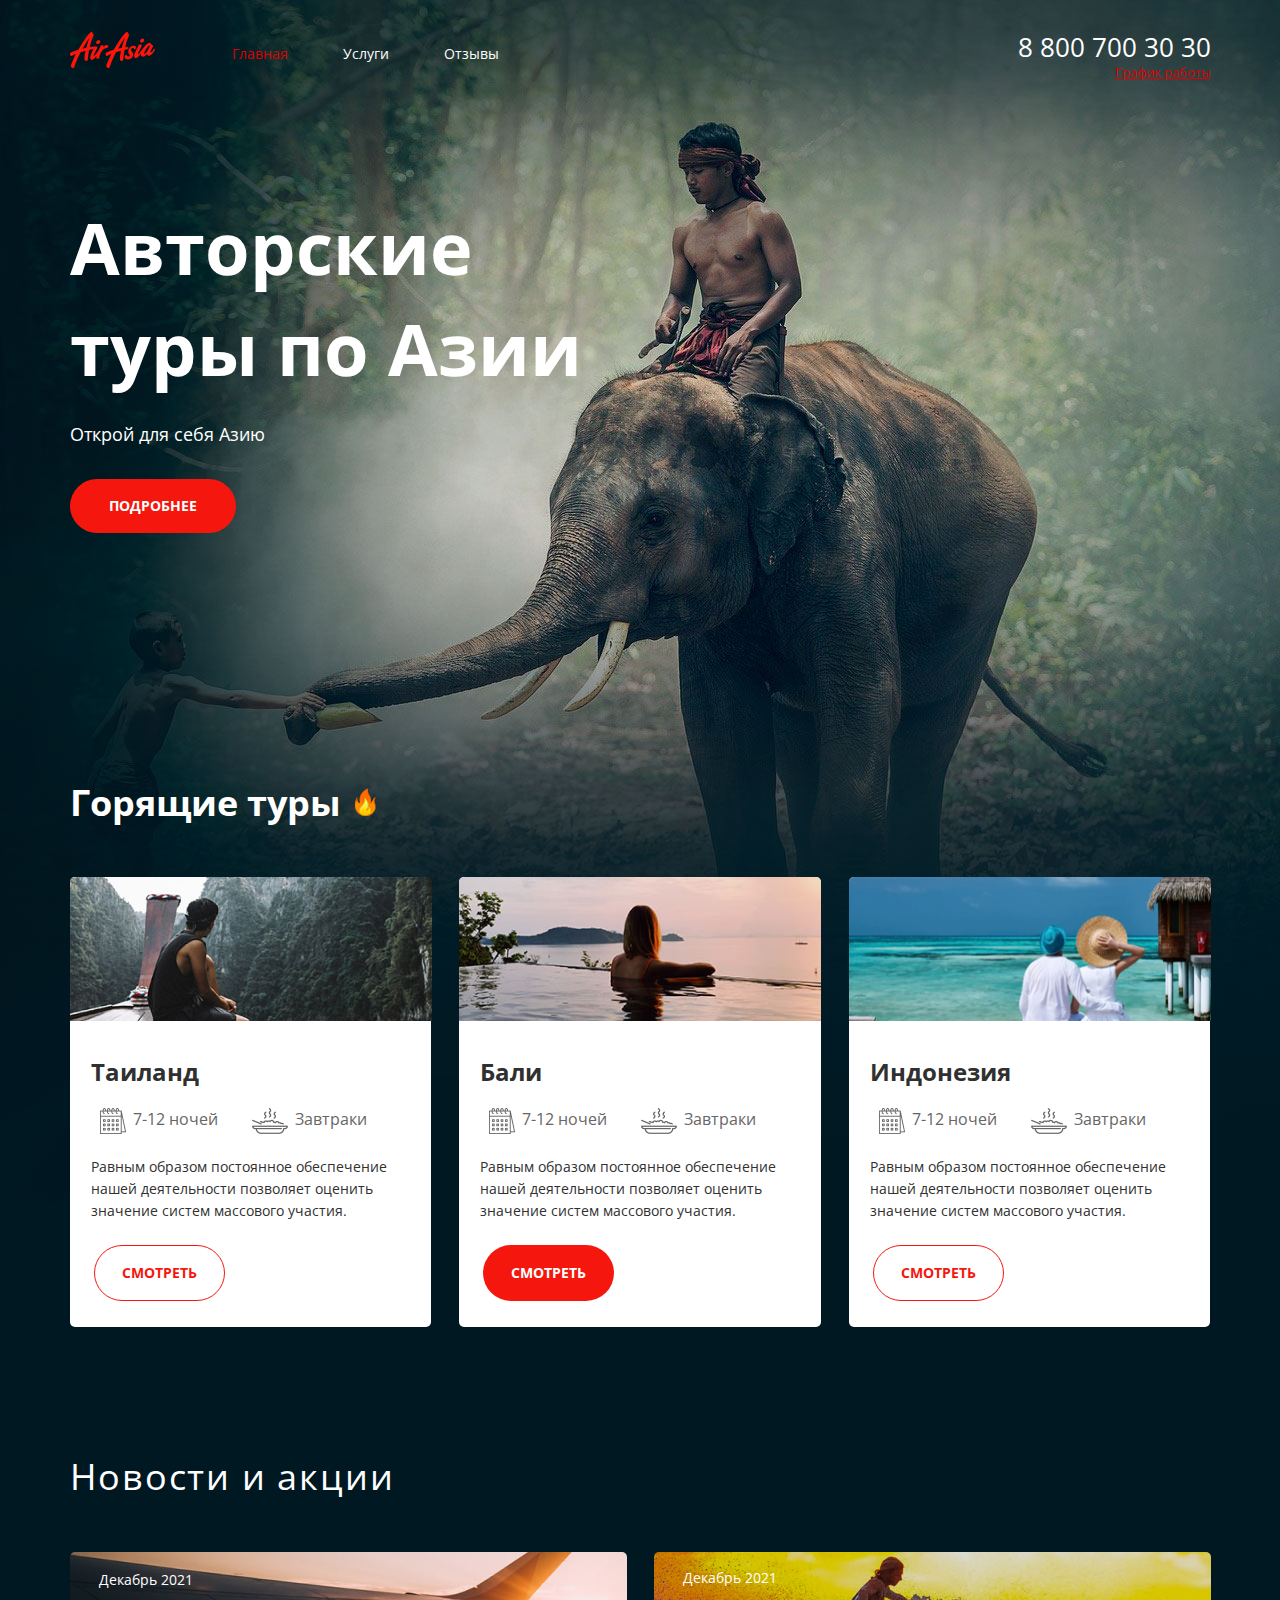
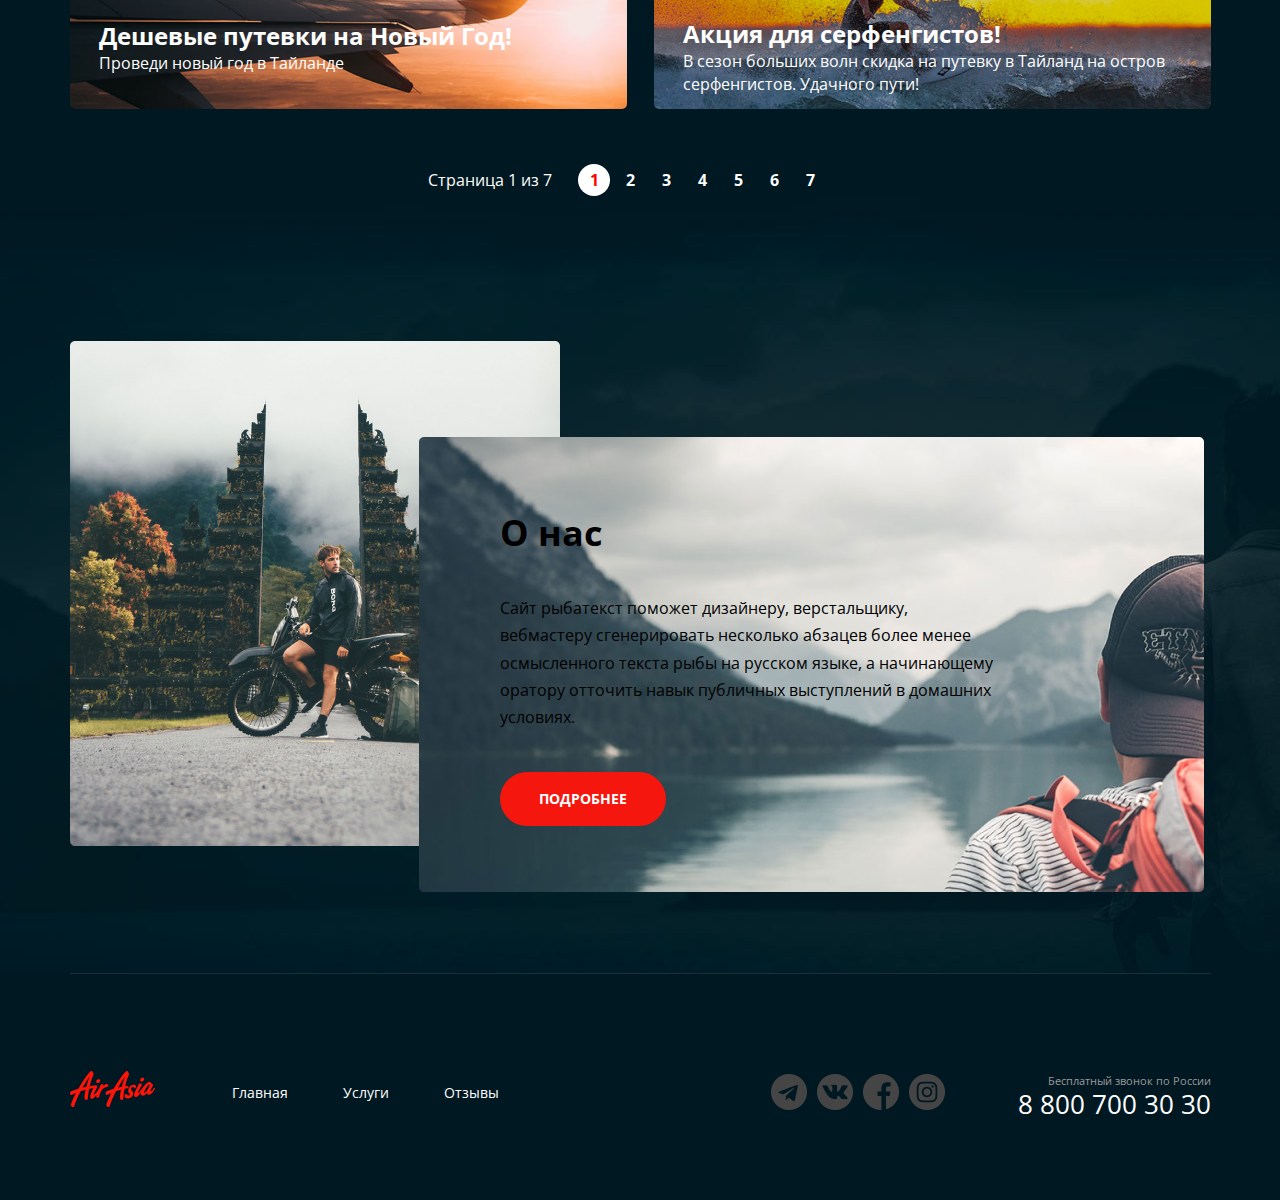
==== commit b7512201: "Add files via upload" ====
--- a/index.html
+++ b/index.html
@@ -185,8 +185,10 @@
                     </div>
                 </div>
             </main>
-            <footer class="footer-container">
-                <div class="container footer-container__content">
+        </div>
+        <footer class="footer-container">
+            <div class="container footer-container__content">
+                <div class="footer footer-container__section">
                     <div class="footer-container__col">
                         <div class="logo">
                             <a href="/" class="logo__link">
@@ -230,8 +232,8 @@
                         </address>
                     </div>
                 </div>
-            </footer>
-        </div>
+            </div>
+        </footer>
     </div>
     
 </body>
--- a/air_asia/css/main.css
+++ b/air_asia/css/main.css
@@ -0,0 +1,506 @@
+body {
+    font-family: "Open Sans", Helvetica, sans-serif;
+    color: #fff;
+    font-size: 16px;
+    line-height: 1.42;
+    background: #001821;
+    -webkit-font-smoothing: antialiased;
+    -moz-osx-font-smoothing: grayscale;
+    margin: 0;
+   }
+
+   a {
+       color: inherit;
+   }
+
+   ul {
+       padding: 0;
+       margin: 0;    
+    }
+
+    ul li {
+        list-style: none;
+    }
+
+   h1, h2, h3, h4 {
+       margin: 0;
+       font-weight: normal;
+   }
+
+   p {
+       margin-top: 0;
+   }
+
+   * {
+       box-sizing: border-box;
+   }
+
+   .main-page-wrapper {
+       background: url("../img/hero.png") center top no-repeat, url("../img/hero-2.png") center bottom 45px no-repeat;
+   }
+
+   .container {
+       margin: 0 auto;
+       width: 1141px;
+   }
+
+   .wrapper__container {
+       display: flex;
+       flex-direction: column;
+       justify-content: space-between;
+       min-height: 600px;
+   }
+
+   .header {
+       padding-top: 25px;
+       margin-bottom: 116px;
+       display: flex;
+       justify-content: space-between; 
+       align-items: center;  
+   }
+
+   .header__col {
+       display: flex;
+       align-items: center;
+   }
+
+   .header__col--align--right {
+    justify-content: flex-end;
+    padding-top: 15px;
+   }
+
+   .logo {
+       display: block;
+       margin-right: 77px;
+   }
+
+    .menu__item {
+        display: inline-block;
+        vertical-align: middle;
+        margin-right: 51px;
+    }
+
+    .menu__item--active .menu__link {
+        color: #DA0100;
+    }
+
+    .menu__item:last-child {
+        margin-right: 0;
+    }
+
+    .menu__link {
+        font-size: 14px;
+        text-decoration: none;
+    }
+
+    .menu__link:hover {
+        color: #DA0100;
+    }
+
+    .contacts {
+        font-style: normal;
+        text-align: right;
+
+    }
+
+    .contacts__tel {
+        text-decoration: none;
+        font-size: 26px;
+        line-height: 0px;
+    }
+
+    .contacts__text {
+        color: #9A9A9A;
+        font-size: 11px;
+        line-height: 3;
+    }
+
+    .contacts--footer {
+        top: 12.64px;
+    }
+
+    .contacts__schedule {
+        font-size: 13px;
+        text-decoration: underline;
+        color: #DA0100;
+    }
+
+    .preview {
+        width: 50%;
+    }
+
+    .preview__title {
+        font-size: 72px;
+        font-weight: bold;
+        line-height: 1.4;
+        margin-bottom: 23px;
+    }
+
+    .preview__text {
+        font-size: 18px;
+        margin-bottom: 31.5px;
+    }
+
+    .button--width {
+    padding: 18px 38px !important;
+    margin-left: 0px !important;
+    }
+
+    .preview__button:hover {
+        color: #ece6e6;
+    }
+
+    .features {
+        margin-top: 244px;
+        margin-bottom: 129px;
+    }
+
+    .features__title {
+        font-size: 36px;
+        font-weight: bold;
+        margin-bottom: 49px;
+        margin-right: 10px;
+        display: inline-flex;
+    }
+
+    .features__content {
+        padding-left: 21px;
+        color: #303030;
+        display: flex;
+        justify-content: space-between;
+        flex-wrap: wrap;
+    }
+
+    .features__list {
+        display: flex;
+        justify-content: space-between;
+    }
+
+    .features__item {
+        min-height: 449px;
+        background: #FFFFFF;
+        border-radius: 5px;
+        width: calc(100% / 3 - 18.4px);
+    }
+
+    .features__item:last-child {
+        margin-right: 0;
+    }
+
+    .features__img {
+        max-width: 362px;
+        min-height: 144px;
+        margin-bottom: 28px;
+    }
+
+    .features__subtitle {
+        font-weight: bold;
+        font-size: 24px;
+        margin-bottom: 10px;
+    }
+
+    .features__desc {
+        margin-bottom: 7.5px;
+        display: flex;
+        color: #666666;
+    }
+    
+    .features__desc-block {
+        display: inline-flex;
+        width: 152px;
+        padding: 9px;
+    }
+
+    .features__desc-block:last-child {
+        margin-right: 0;
+    }
+
+    .features__desc-time {
+        font-size: 16px;
+        color: #666666;
+    }
+
+    .features__desc-icon {
+        margin-right: 7px;
+    }
+
+    .features__text {
+        font-size: 14px;
+        line-height: 22px;
+        margin-bottom: 23px;
+    }
+
+    .button {
+        background: #F5170E;
+        border-radius: 35px;
+        margin-left: 24px;
+        
+        font-size: 14px;
+        font-weight: bold;
+
+        text-transform: uppercase;
+        color: #fff;
+        padding: 19px 27px;
+        border: 1px solid transparent;
+        
+    }
+
+    .button:hover {
+        color: #fff;
+        background: #DA0100;
+    }
+
+    .button--color {
+        border: 1px solid #F5170E;
+        background: #fff;
+        color: #F5170E;
+        margin-bottom: 26px;
+    }
+
+    .news__title {
+        font-size: 36px;
+        line-height: 42px;
+        letter-spacing: 1.8px;
+        margin-bottom: 54px;
+    }
+
+    .news__item {
+        width: 557px;
+        display: flex;
+        align-items: flex-end ;
+        position: relative;
+        border-radius: 5px;
+        overflow: hidden;
+        margin-right: 20px;
+    }
+
+    .news__item:last-child {
+        margin-right: 0;
+    }
+
+    .news__img {
+        display: block;
+        width: 100%;
+        height: 100%;
+        object-fit: cover;
+        position: absolute;
+    }
+
+    .news__content {
+        padding: 14px 29px;
+        min-height: 155px;
+        line-height: 1.4;
+        position: relative;
+        
+    }
+
+    .news__date {
+        display: inline-block;
+        font-size: 14px;
+        margin-bottom: 15px;
+    }
+
+    .news__list {
+        margin-bottom: 55px;
+        display: flex;
+        justify-content: space-between;
+    }
+
+    .news__subtitle {
+        font-size: 24px;
+        font-weight: bold;
+        margin-bottom: 0px;
+        margin-top: 14px;
+    }
+
+    .paginator {
+        display: flex;
+        justify-content: center;
+        margin-bottom: 145px;
+    }
+
+    .paginator__list {
+        display: flex;
+    }
+
+    .paginator__item--active .paginator__link {
+        background: #fff;
+        color: red;
+    }
+
+    .paginator__link:hover {
+        background: #fff !important;
+        color: red !important;
+    }
+
+    .paginator__display, .paginator__list {
+        display: inline-block;
+        vertical-align: middle;
+        margin-right: 26px;
+        align-self: center;
+    }
+
+    .paginator__item {
+        display: inline-block;
+        vertical-align: middle;
+    }
+
+    .paginator__link {
+        display: flex;
+        justify-content: center;
+        width: 32px;
+        height: 32px;
+        border-radius: 50%;
+        text-decoration: none;
+        font-weight: bold;
+        line-height: 32px;
+    }
+
+    .about:before {
+        content: "";
+        width: 490px;
+        height: 505px;
+        background: url("../img/gates.png") center center / cover no-repeat;
+        display: block;
+    }
+
+    .about {
+        height: 552px;
+        width: 1141px;
+        margin-bottom: 80px;
+        display: flex;
+    }
+
+    .about__desc {
+        background: inherit;
+        padding: 70px 81px;
+        color: #000000 !important;
+        width: 664px;
+        position: relative;
+
+    }
+
+    .about__title {
+        font-weight: bold;
+        font-size: 36px;
+        margin-bottom: 37px;
+    }
+
+    .about__text {
+        margin-bottom: 41px;
+        line-height: 1.7;
+    }
+
+    .about__text p {
+        margin-bottom: 20px;
+    }
+
+    .about__text p:last-child {
+        margin-bottom: 0;
+    }
+
+    .about__content {
+        display: flex;
+        justify-content: space-between;
+        margin-left: -141px;
+        margin-top: 96px;
+        position: relative;
+    }
+
+    .about__content-img {
+        display: flex;
+        position: absolute;
+    }
+
+    .footer {
+        display: flex;
+        align-items: center;
+        justify-content: space-between;
+        padding-top: 45px;
+        margin-bottom: 65px;
+    }
+
+    .footer-container {
+        max-width: 100%;
+        background: #001821;
+        color: #fff;
+    }
+
+    .footer-container__section {
+        height: 146px;
+        margin-top: 15px;
+    }
+
+    .footer-container__content {
+        border-top: 1px solid#1a3038;
+    }
+
+    .footer-container__col {
+        display: flex;
+        align-items: center;
+        margin-top: 14px;
+    }
+ 
+    .footer-container__col--align--right {
+        display: flex;
+        justify-content: flex-end;
+        padding-top: 15px;
+    }
+
+    .socials {
+        top: 25px;
+        right: 259px;
+        display: flex;
+        align-items: center;
+        margin-right: 73px;
+    }
+
+    .socials__item {
+        display: inline-flex;
+        vertical-align: middle;
+        margin-right: 6px;
+    }
+
+    .socials__item:last-child {
+        margin-right: 0;
+    }
+
+    .socials__link {
+        display: block;
+        text-decoration: none;
+        width: 36px;
+        height: 36px;
+        background: center center no-repeat;
+    }
+
+    .socials__item--icon--telegram .socials__link {
+        background-image: url("../img/telegram.png");
+    }
+
+    .socials__item--icon--telegram .socials__link:hover {
+        background-image: url("../img/t-hover.png");
+    }
+
+    .socials__item--icon--vk .socials__link {
+        background-image: url("../img/vk.png");
+    }
+
+    .socials__item--icon--vk .socials__link:hover {
+        background-image: url("../img/vk-hover.png");
+    }
+
+    .socials__item--icon--fb .socials__link {
+        background-image: url("../img/f.png");
+    }
+
+    .socials__item--icon--fb .socials__link:hover {
+        background-image: url("../img/f-hover.png");
+    }
+
+    .socials__item--icon--insta .socials__link {
+        background-image: url("../img/in.png");
+    }
+
+    .socials__item--icon--insta .socials__link:hover {
+        background-image: url("../img/in-hover.png");
+    }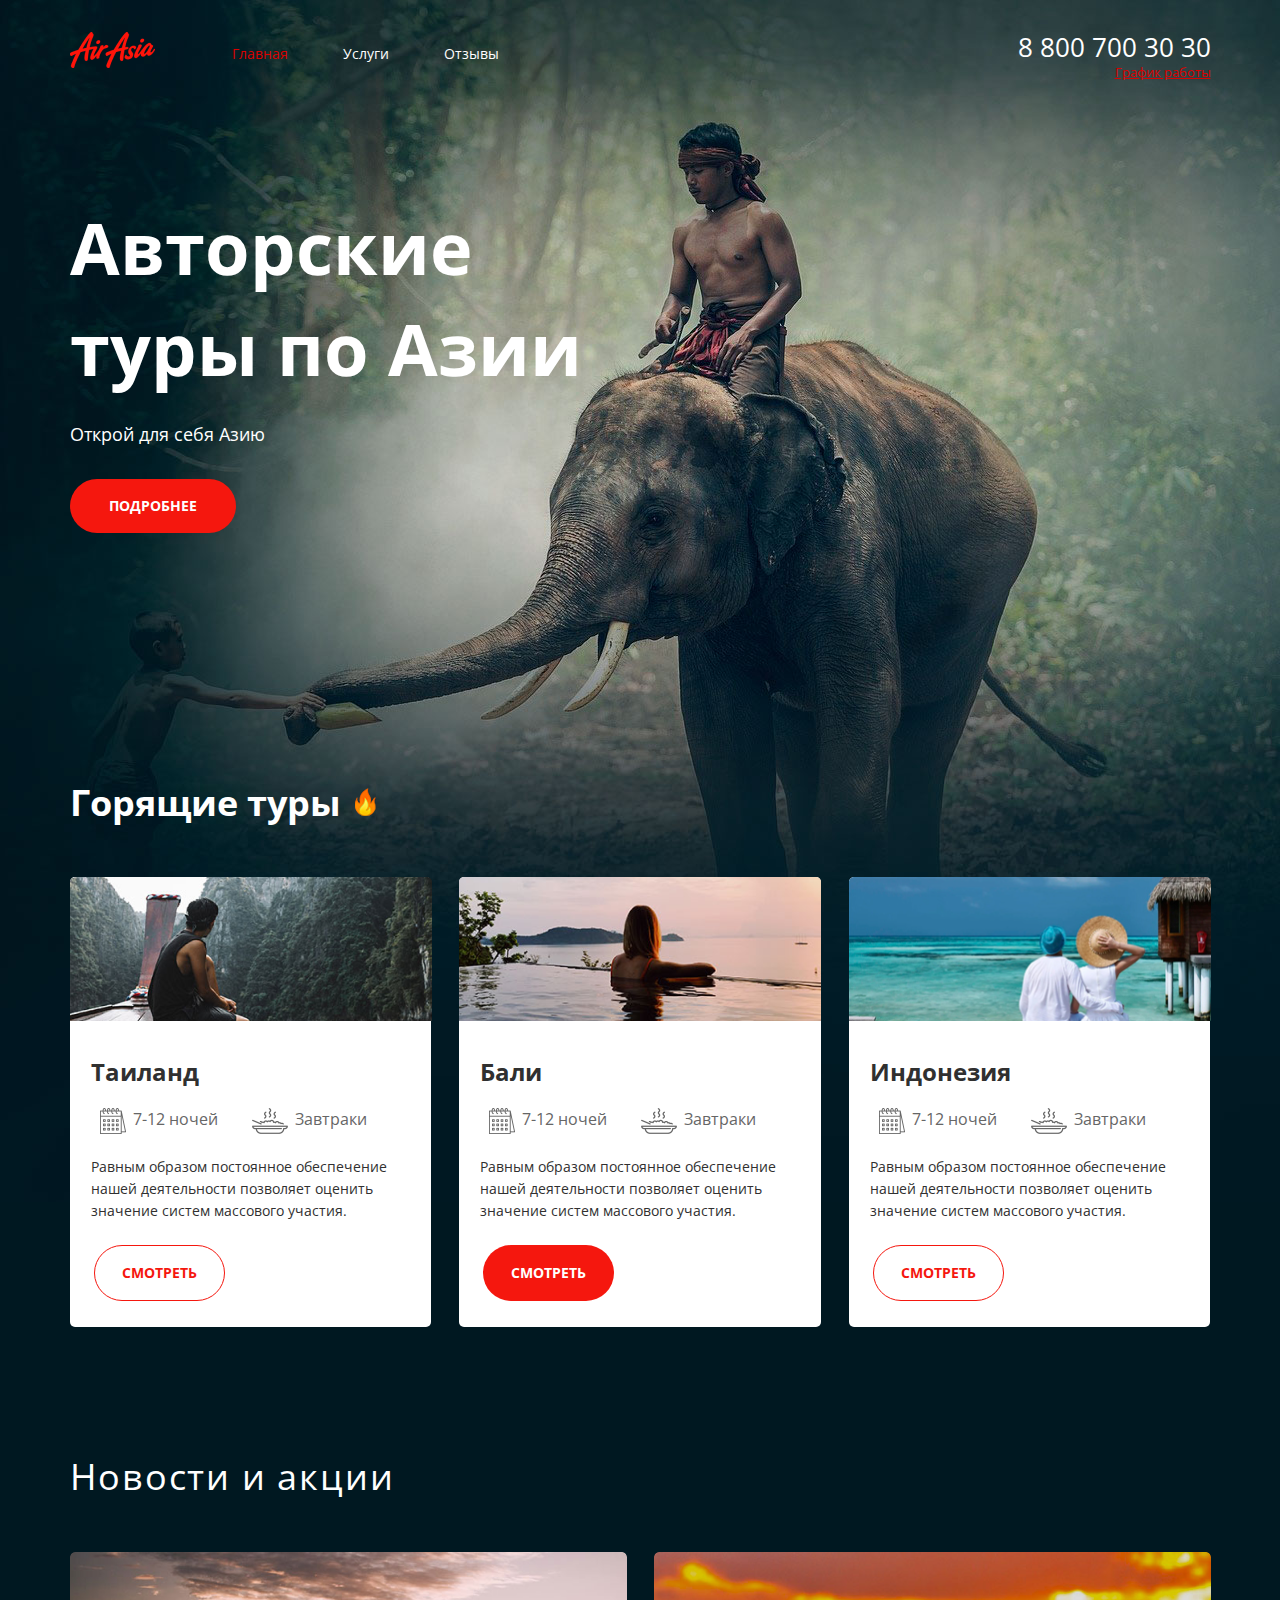
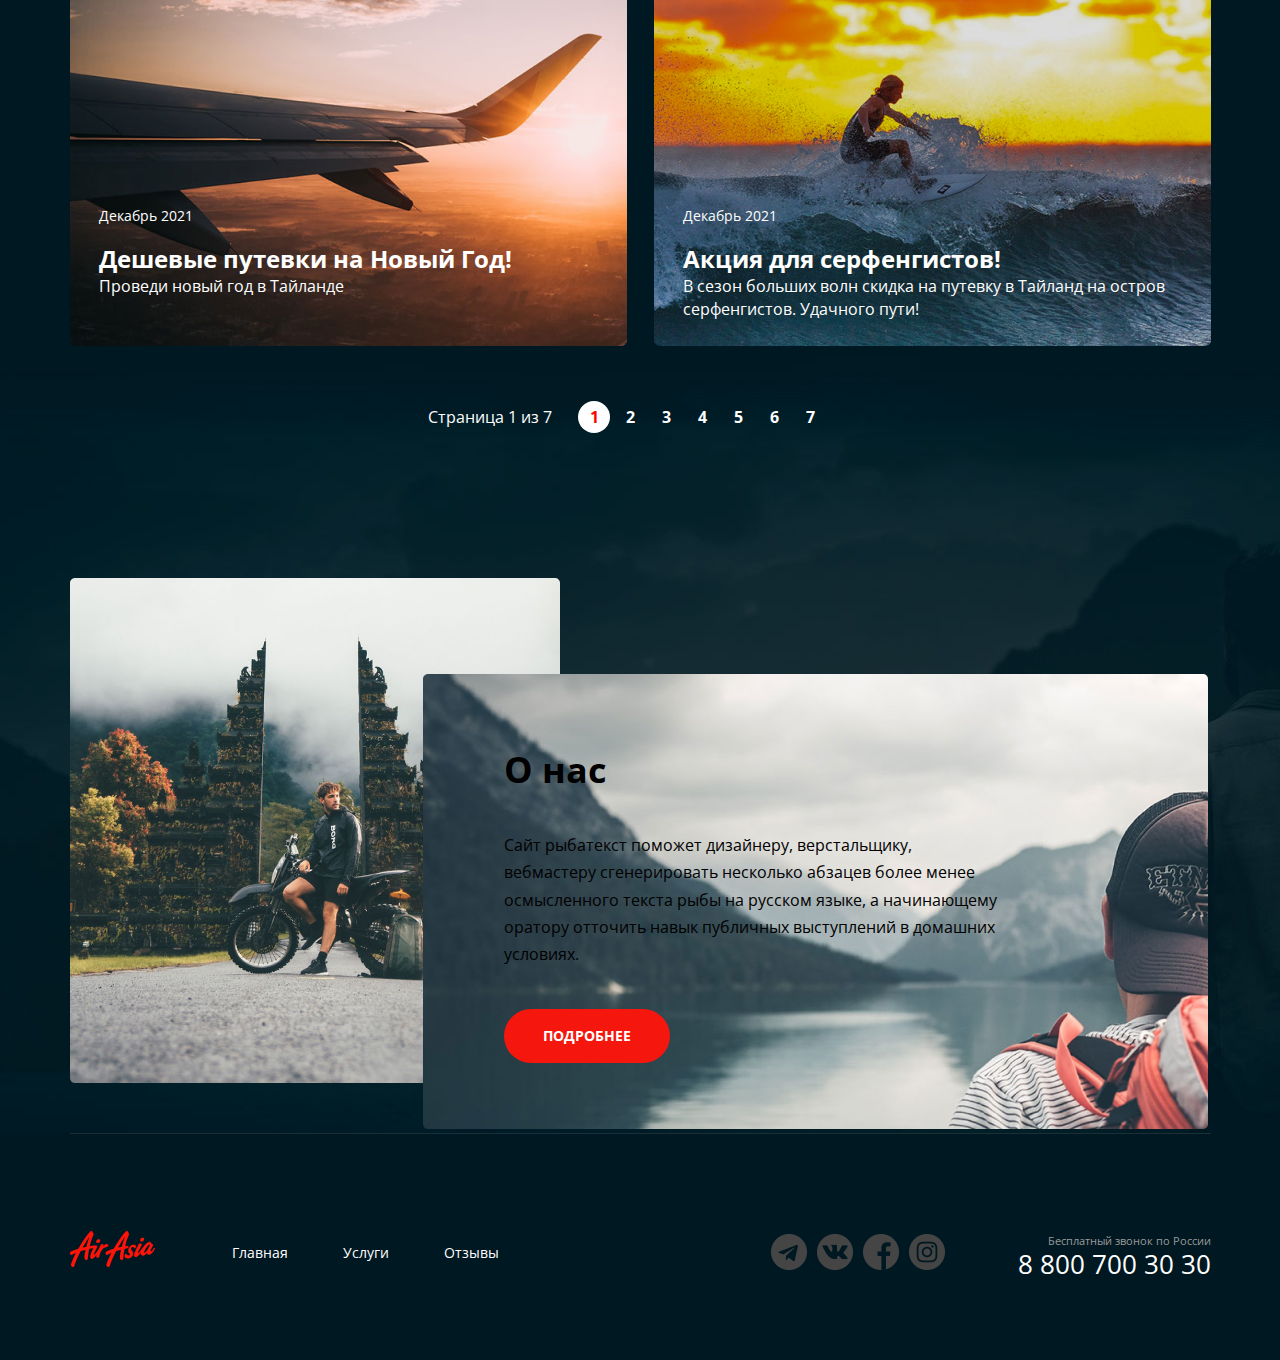
==== commit 61df52fa: "Add files via upload" ====
--- a/index.html
+++ b/index.html
@@ -2,7 +2,6 @@
 <html lang="ru">
 <head>
     <meta charset="UTF-8">
-    <meta http-equiv="X-UA-Compatible" content="IE=edge">
     <meta name="viewport" content="width=1141, initial-scale=1.0">
     <title>Air-Asia</title>
     <link rel="preconnect" href="https://fonts.googleapis.com">
--- a/air_asia/css/main.css
+++ b/air_asia/css/main.css
@@ -11,6 +11,7 @@
 
    a {
        color: inherit;
+       text-decoration: none;
    }
 
    ul {
@@ -288,16 +289,17 @@
 
     .news__content {
         padding: 14px 29px;
-        min-height: 155px;
+        min-height: 394px;
         line-height: 1.4;
         position: relative;
+        top: 238px;
         
     }
 
     .news__date {
         display: inline-block;
         font-size: 14px;
-        margin-bottom: 15px;
+        margin-bottom: 2px;
     }
 
     .news__list {
@@ -367,13 +369,13 @@
     .about {
         height: 552px;
         width: 1141px;
-        margin-bottom: 80px;
+        margin-bottom: 3px;
         display: flex;
     }
 
     .about__desc {
         background: inherit;
-        padding: 70px 81px;
+        padding: 70px 85px;
         color: #000000 !important;
         width: 664px;
         position: relative;
@@ -410,6 +412,7 @@
     .about__content-img {
         display: flex;
         position: absolute;
+        left: 4px;
     }
 
     .footer {
@@ -503,4 +506,55 @@
 
     .socials__item--icon--insta .socials__link:hover {
         background-image: url("../img/in-hover.png");
-    }+    }
+
+    /* welcome page */
+
+    .welcome {
+        display: flex;
+        position: fixed;
+        top: 0;
+        left: 0;
+        width: 100%;
+        height: 100%;
+        align-items: center;
+        justify-content: center;
+        background: url(../img_welcome/bg.png) center bottom / cover no-repeat;
+        overflow: hidden;
+    }
+
+    .central {
+        display: block;
+        position: relative;
+        width: 591px;
+        height: 311px;
+        margin-top: 161px;
+    }
+
+    .shades__img {
+        position: absolute;
+        bottom: 237px;
+        left: 0px;
+    }
+
+    .central__logo {
+        position: absolute;
+        bottom: 305px;
+        left: 159px;
+    }
+
+    .central__title {
+        position: absolute;
+        font-size: 18px;
+        line-height: 21px;
+        color: #FFFFFF;
+        bottom: 268px;
+        left: 200px;
+    }
+
+    .button--red {
+        position: absolute;
+        padding: 18px 58px;
+        top: 82px;
+        left: 186px;
+    }
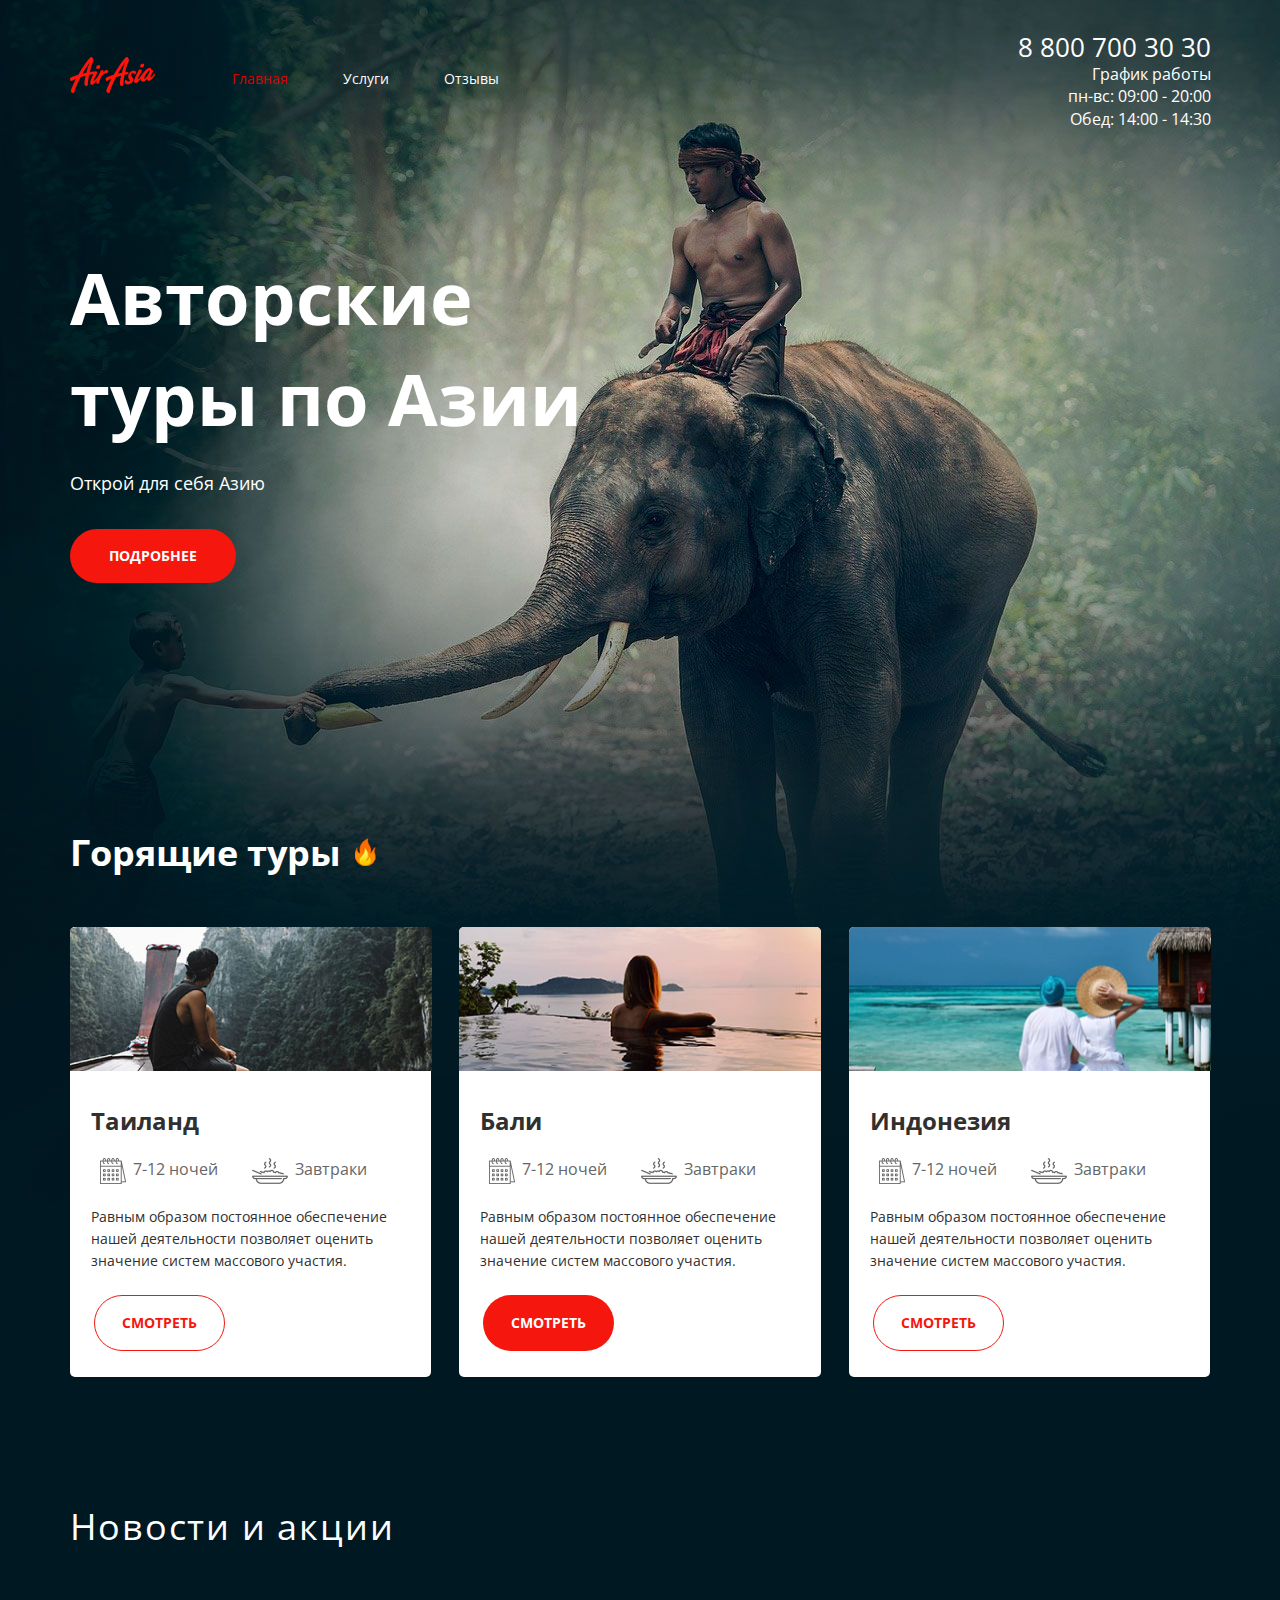
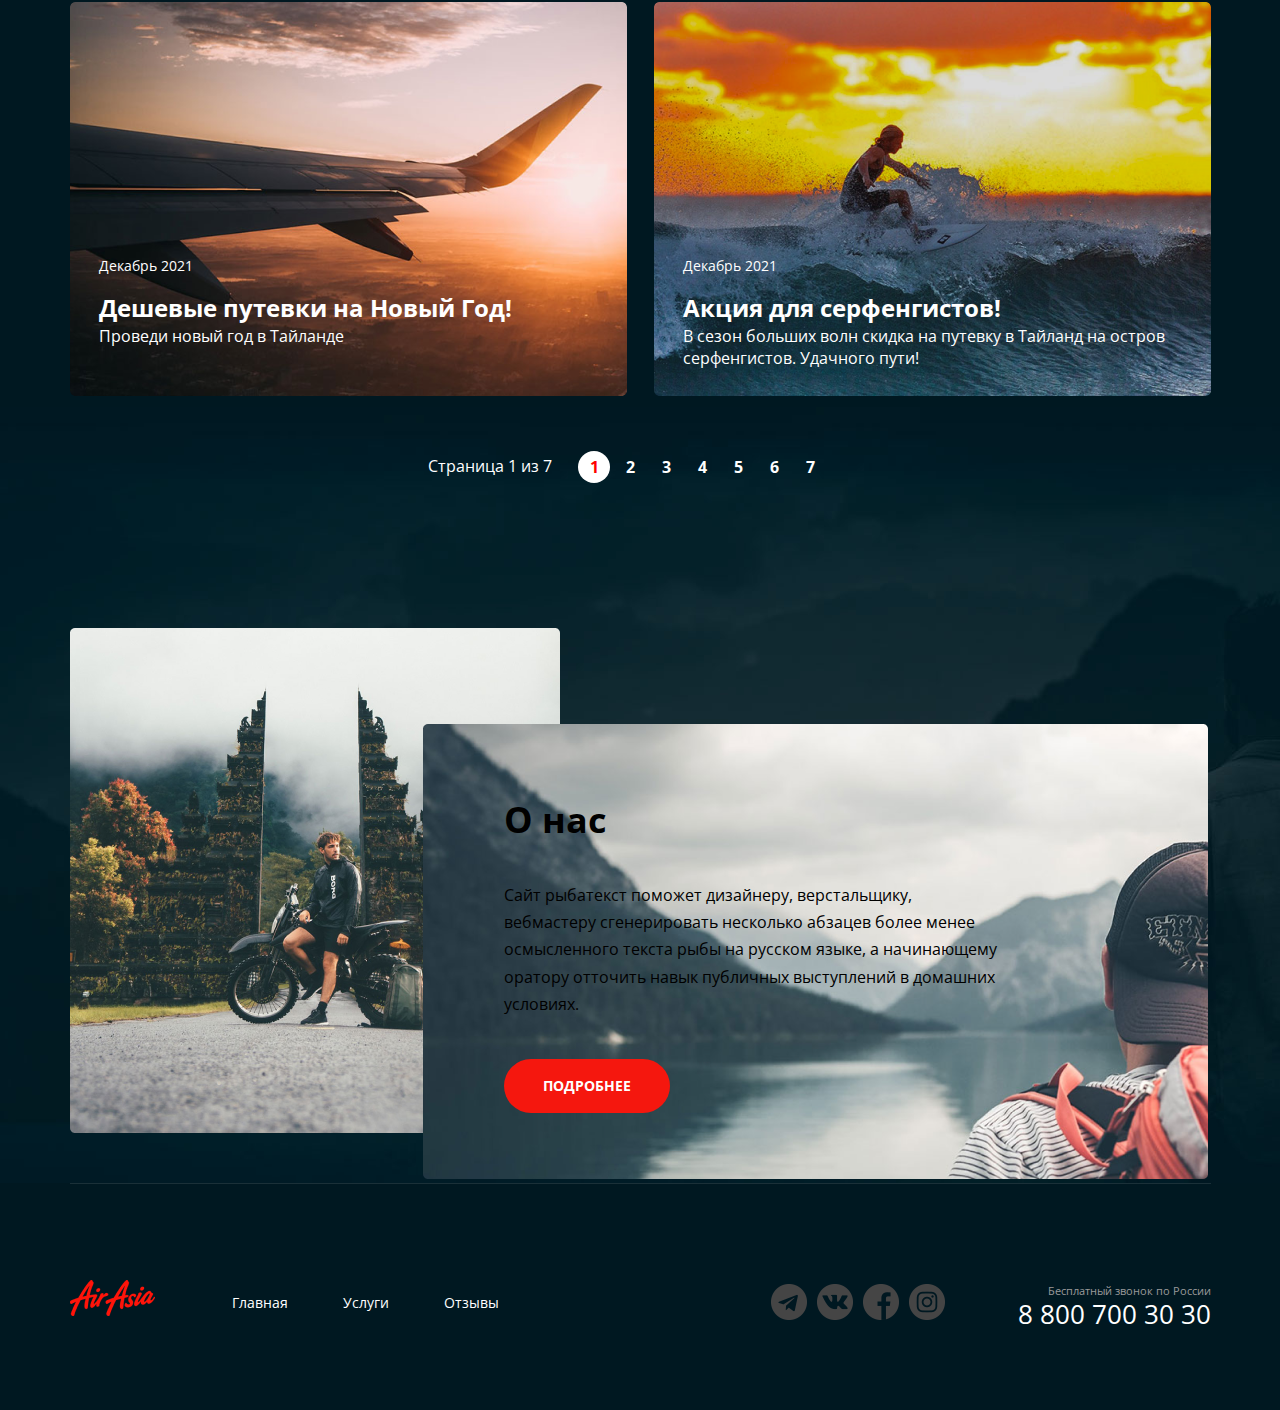
==== commit 57b8b7b4: "Add files via upload" ====
--- a/index.html
+++ b/index.html
@@ -34,7 +34,15 @@
                 <div class="header__col header__col--align--right">
                     <address class="contacts">
                         <a href="tel:+78007003030" class="contacts__tel">8 800 700 30 30</a>
-                        <div class="contacts__schedule">График работы</div>
+                        <div class="dropdown">
+                            <a href="#" class="dropdown__link">График работы</a>
+                            <div class="dropdown__menu">
+                                <ul class="dropdown__list">
+                                    <li class="dropdown__item">пн-вс: 09:00 - 20:00</li>
+                                    <li class="dropdown__item">Обед: 14:00 - 14:30</li>
+                                </ul>
+                            </div>
+                        </div>
                     </address>
                 </div>
             </header>
